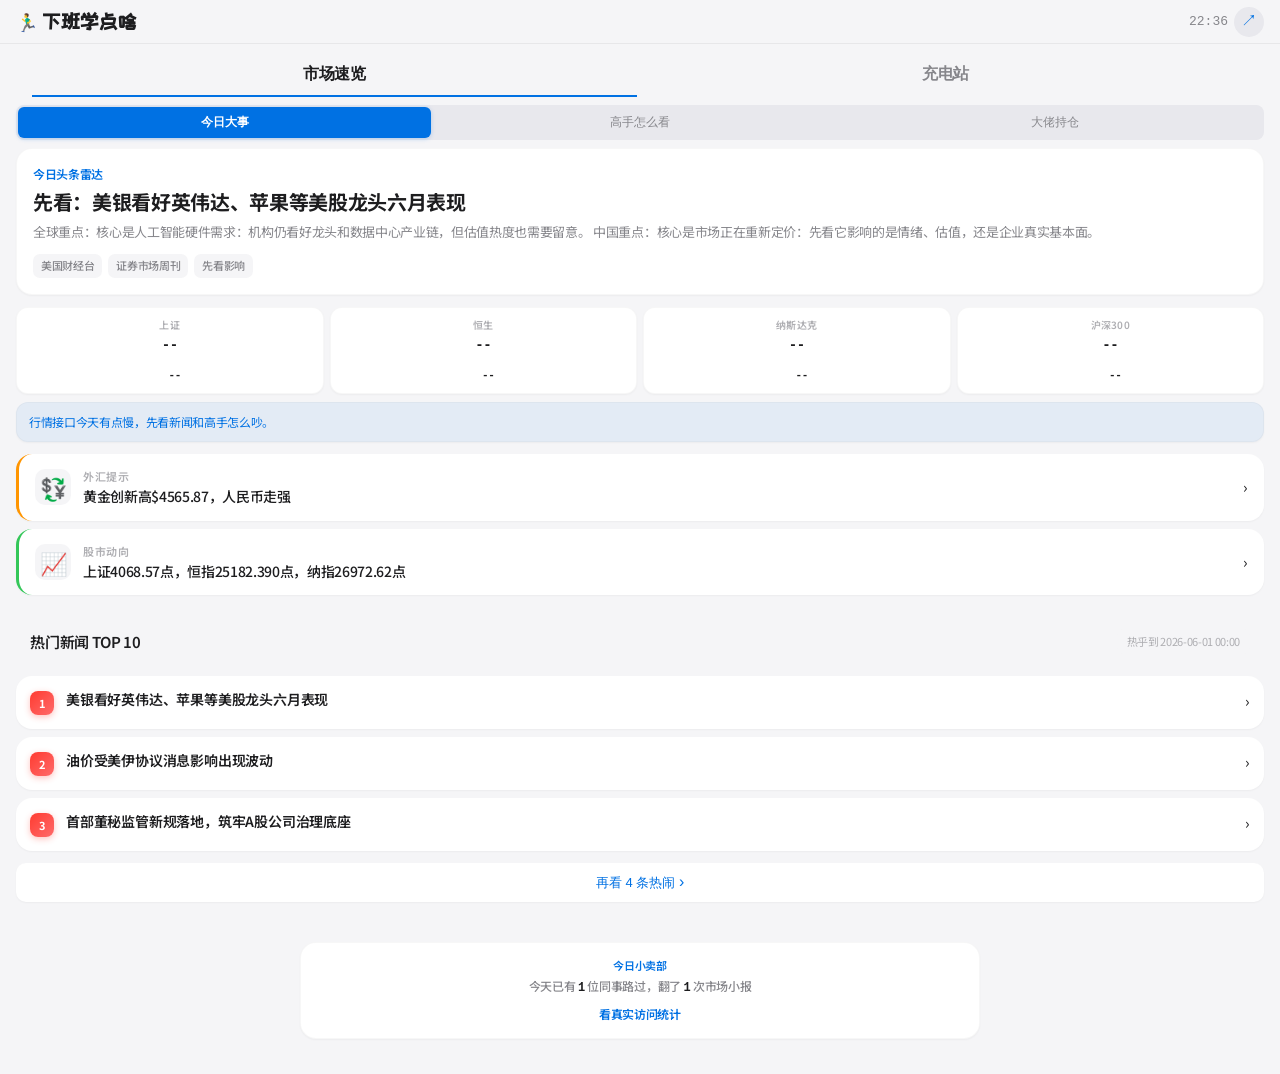
==== index.html @ 5ae840ec "Improve headline news experience" ====
<!DOCTYPE html>
<html lang="zh-CN">
<head>
    <meta charset="UTF-8">
    <meta name="viewport" content="width=device-width, initial-scale=1.0, maximum-scale=1.0, user-scalable=no">
    <title>🌙 下班学点啥</title>
    <link rel="stylesheet" href="style.css">
    <link rel="stylesheet" href="alert-style.css">
    <link rel="stylesheet" href="walk.css">
    <link rel="stylesheet" href="course-center-style.css?v=3">
    <link rel="preconnect" href="https://fonts.googleapis.com">
    <link href="https://fonts.googleapis.com/css2?family=Noto+Sans+SC:wght@300;400;500;600;700&family=ZCOOL+KuaiLe&display=swap" rel="stylesheet">
</head>
<body>
    <nav class="nav">
        <span class="nav-logo"><span class="walk-man">🏃‍♂️</span><span style="font-family:'ZCOOL KuaiLe',cursive;font-size:20px;letter-spacing:1px;">下班学点啥</span></span>
        <div style="display:flex;align-items:center;gap:6px;">
            <span class="nav-time" id="navTime"></span>
            <button id="shareBtn" class="nav-share" aria-label="分享">↗</button>
        </div>
    </nav>

    <main class="main">
        <div class="tabs">
            <button class="tab active" data-tab="finance">市场速览</button>
            <button class="tab" data-tab="ai-pm">充电站</button>
        </div>

        <!-- 财经区 -->
        <section id="finance" class="section active">
            <div class="sub-tabs">
                <button class="sub-tab active" data-sub="realtime">今日大事</button>
                <button class="sub-tab" data-sub="daily">高手怎么看</button>
                <button class="sub-tab" data-sub="holdings">大佬持仓</button>
            </div>

            <!-- 实时新闻 -->
            <div id="realtime" class="sub-content active">
                <div class="afterwork-brief">
                    <div class="afterwork-kicker" id="afterworkKicker">今日头条雷达</div>
                    <div class="afterwork-title" id="afterworkTitle">先看今天最值得关注的两件事</div>
                    <div class="afterwork-copy" id="afterworkCopy">正在整理全球和中国市场重点。下班不用立刻学习，先知道世界今天把钱花在哪。</div>
                    <div class="afterwork-tags">
                        <span id="afterworkTagOne">全球大事</span>
                        <span id="afterworkTagTwo">中国大事</span>
                        <span id="afterworkTagThree">影响资产</span>
                    </div>
                </div>
                <div class="market-bar">
                    <div class="market-item" id="shIndex">
                        <span class="market-label">上证</span>
                        <span class="market-val">--</span>
                        <span class="market-change">--</span>
                    </div>
                    <div class="market-item" id="hkIndex">
                        <span class="market-label">恒生</span>
                        <span class="market-val">--</span>
                        <span class="market-change">--</span>
                    </div>
                    <div class="market-item" id="usIndex">
                        <span class="market-label">纳斯达克</span>
                        <span class="market-val">--</span>
                        <span class="market-change">--</span>
                    </div>
                    <div class="market-item" id="csi300Index">
                        <span class="market-label">沪深300</span>
                        <span class="market-val">--</span>
                        <span class="market-change">--</span>
                    </div>
                </div>
                <div class="market-note" id="marketNote">市场还在加载，先别急着给今天下结论。</div>
                <div id="alertArea"></div>
                <div class="section-header">
                    <span class="section-label">热门新闻 TOP 10</span>
                    <span class="refresh-hint" id="refreshHint">下拉刷新，不必用力</span>
                </div>
                <div id="hotNewsList" class="news-list"></div>
            </div>

            <!-- 投资观点 -->
            <div id="daily" class="sub-content">
                <div id="summaryContent"></div>
            </div>

            <!-- 持仓情报 -->
            <div id="holdings" class="sub-content">
                <div id="holdingsContent"></div>
            </div>
        </section>

        <!-- AI产品经理区 -->
        <section id="ai-pm" class="section">
            <div id="courseCenter"></div>
        </section>
    </main>

    <!-- 课程详情弹窗 -->
    <div id="courseModal" class="modal hidden">
        <div class="modal-sheet">
            <div class="modal-top">
                <div class="modal-spacer"></div>
                <h2 id="modalTitle">课程详情</h2>
                <button class="modal-x" id="modalClose">✕</button>
            </div>
            <div class="modal-scroll" id="modalBody"></div>
        </div>
    </div>

    <div class="site-stats">
        <div class="site-stats-card">
            <div class="site-stats-kicker">今日小卖部</div>
            <div class="site-stats-title">今天已有 <span id="todayUv">--</span> 位同事路过，翻了 <span id="todayPv">--</span> 次市场小报</div>
            <a href="https://cloud.umami.is/share/51d4b748-14ec-4708-a003-04ae51b47e83" target="_blank">看真实访问统计</a>
        </div>
    </div>

    <script defer src="https://cloud.umami.is/script.js" data-website-id="51d4b748-14ec-4708-a003-04ae51b47e83"></script>
    <script src="daily-data.js?v=18"></script>
    <script src="news-loader.js?v=20"></script>
    <script src="course-data.js?v=17"></script>
    <script src="course-series-data.js?v=18"></script>
    <script src="share.js?v=18"></script>
    <script src="holdings-data.js?v=17"></script>
    <script src="holdings-render.js?v=18"></script>
    <script src="course-app.js?v=18"></script>
    <script src="course-center-app.js?v=20"></script>
    <script src="app.js?v=21"></script>
    <script async src="https://busuanzi.ibruce.info/busuanzi/2.3/busuanzi.pure.mini.js"></script>
    <script>
      (function(){
        // CDN 节点同步延迟兜底：页面加载后检测是否是 GitHub Pages 404 页面
        // 只在首次加载时触发一次（用 sessionStorage 标记）
        if (!sessionStorage.getItem('__cs_retried')) {
          var check = function(){
            // 检测 GitHub Pages 的 404 页面特征：标题包含 404 或 body 为空
            var title = document.title || '';
            var is404Page = title.indexOf('404') !== -1;
            var isEmptyBody = document.body && document.body.children.length <= 1;
            if (is404Page || isEmptyBody) {
              sessionStorage.setItem('__cs_retried', '1');
              window.location.reload(true);
            }
          };
          // DOM 就绪后立即检查，3 秒后再次检查（给 CDN 同步留时间窗口）
          if (document.readyState === 'loading') {
            document.addEventListener('DOMContentLoaded', check);
          } else {
            check();
          }
          setTimeout(check, 3000);
        }
      })();
    </script>
</body>
</html>
---- style.css ----
:root {
    /* 苹果色系统 */
    --primary: #0071e3;
    --bg: #f5f5f7;
    --bg2: #e8e8ed;
    --card: #ffffff;
    --card-hover: #f8f8fa;
    --text: #1d1d1f;
    --text2: #86868b;
    --text3: #aeaeb2;
    --border: rgba(0,0,0,0.06);
    --border2: rgba(0,0,0,0.03);
    --nav-bg: rgba(245,245,247,0.92);
    --green: #34c759;
    --red: #ff3b30;
    --orange: #ff9500;
    --purple: #5856d6;
    --teal: #5ac8fa;
    --radius: 14px;
    --radius-sm: 10px;
    --radius-lg: 18px;
    --card-pad: 14px 16px;
    --shadow-sm: 0 1px 2px rgba(0,0,0,0.04);
    --shadow-md: 0 2px 8px rgba(0,0,0,0.06);
    --shadow-lg: 0 4px 16px rgba(0,0,0,0.08);
    --tag-bg: rgba(0,113,227,0.08);
    --text-body: #3a3a3c;
    --hl-selector-bg: #ffffff;
    --card-active: #f0f0f2;
    --ff: -apple-system, "SF Pro Text", "SF Pro Display", "Helvetica Neue", "Noto Sans SC", sans-serif;
    --ff-mono: "SF Mono", "SFMono-Regular", ui-monospace, monospace;
    --ease: cubic-bezier(0.25, 0.1, 0.25, 1);
    /* 间距系统 */
    --gap-xs: 4px;
    --gap-sm: 8px;
    --gap-md: 12px;
    --gap-lg: 16px;
    --gap-xl: 20px;
    --gap-2xl: 24px;
}

* { margin: 0; padding: 0; box-sizing: border-box; }

body {
    font-family: var(--ff);
    background: var(--bg);
    color: var(--text);
    font-size: 15px;
    line-height: 1.47059;
    letter-spacing: -0.022em;
    padding-top: 44px;
    -webkit-font-smoothing: antialiased;
    -moz-osx-font-smoothing: grayscale;
}

/* 导航 */
.nav {
    position: fixed; top: 0; left: 0; right: 0;
    height: 44px;
    background: var(--nav-bg);
    backdrop-filter: saturate(180%) blur(20px);
    -webkit-backdrop-filter: saturate(180%) blur(20px);
    border-bottom: 0.5px solid var(--border);
    display: flex;
    justify-content: space-between;
    align-items: center;
    padding: 0 16px;
    z-index: 100;
}

.nav-logo { 
    font-size: 18px; 
    font-weight: 700;
    letter-spacing: -0.3px;
    display: flex;
    align-items: center;
    gap: 4px;
}

.nav-time { 
    font-size: 13px; 
    color: var(--text2);
    font-weight: 500;
    font-family: var(--ff-mono);
    letter-spacing: 0;
}

/* 主标签 - 一级菜单 */
.tabs {
    display: flex;
    gap: 6px;
    padding: 0;
    background: transparent;
    margin: 8px 16px 4px;
}

.tab {
    flex: 1;
    padding: 12px 12px 10px;
    border: none;
    border-radius: 0;
    background: transparent;
    font-size: 16px;
    font-weight: 600;
    color: var(--text2);
    cursor: pointer;
    transition: all 0.2s var(--ease);
    letter-spacing: -0.02em;
    border-bottom: 2px solid transparent;
    position: relative;
}

.tab.active {
    color: var(--text);
    font-weight: 700;
    border-bottom-color: var(--primary);
}

.main { 
    padding: 0 16px 40px; 
}

.section { display: none; }
.section.active { display: block; }

/* 子标签 - 二级菜单 */
.sub-tabs {
    display: flex;
    gap: 2px;
    padding: 2px;
    background: var(--bg2);
    border-radius: 8px;
    margin: var(--gap-sm) 0;
}

.sub-tab {
    flex: 1;
    padding: 7px 4px;
    border: none;
    border-radius: 6px;
    background: transparent;
    font-size: 12px;
    font-weight: 500;
    color: var(--text2);
    cursor: pointer;
    transition: all 0.2s var(--ease);
}

.sub-tab.active {
    background: var(--primary);
    color: white;
    font-weight: 600;
    box-shadow: 0 1px 4px rgba(0,113,227,0.25);
}

.sub-content { display: none; }
.sub-content.active { display: block; }

.afterwork-brief {
    background: var(--card);
    border: 0.5px solid var(--border2);
    border-radius: 16px;
    padding: 16px;
    margin: var(--gap-sm) 0 var(--gap-md);
    box-shadow: var(--shadow-sm);
}

.afterwork-kicker {
    font-size: 12px;
    font-weight: 600;
    color: var(--primary);
    margin-bottom: 6px;
}

.afterwork-title {
    font-size: 20px;
    font-weight: 700;
    color: var(--text);
    line-height: 1.25;
    margin-bottom: 8px;
}

.afterwork-copy {
    font-size: 13px;
    line-height: 1.55;
    color: var(--text2);
}

.afterwork-tags {
    display: flex;
    flex-wrap: wrap;
    gap: 6px;
    margin-top: 12px;
}

.afterwork-tags span {
    max-width: 100%;
    padding: 5px 8px;
    border-radius: 7px;
    background: var(--bg);
    color: var(--text2);
    font-size: 11px;
    font-weight: 500;
    line-height: 1.25;
    white-space: nowrap;
}

/* ===== 横向滑动选择器 ===== */
.slide-selector {
    display: flex;
    gap: var(--gap-sm);
    overflow-x: auto;
    -webkit-overflow-scrolling: touch;
    scroll-snap-type: x mandatory;
    padding: 2px 0 var(--gap-sm);
    margin-bottom: var(--gap-sm);
    -ms-overflow-style: none;
    scrollbar-width: none;
}
.slide-selector::-webkit-scrollbar { display: none; }

.slide-opt {
    flex-shrink: 0;
    scroll-snap-align: start;
    padding: 10px 20px;
    border: none;
    border-radius: 10px;
    background: var(--bg);
    font-size: 14px;
    font-weight: 500;
    color: var(--text2);
    cursor: pointer;
    transition: all 0.2s var(--ease);
    white-space: nowrap;
}
.slide-opt.active {
    background: var(--primary);
    color: white;
    font-weight: 600;
    box-shadow: 0 2px 8px rgba(0,113,227,0.3);
}

.summary-scroll {
    max-height: calc(100vh - 200px);
    overflow-y: auto;
    -webkit-overflow-scrolling: touch;
}

/* 市场概览 */
.market-bar {
    display: flex;
    gap: 6px;
    margin-bottom: var(--gap-md);
}

.market-item {
    flex: 1;
    background: var(--card);
    border: 0.5px solid var(--border2);
    border-radius: 12px;
    padding: 10px 4px;
    box-shadow: var(--shadow-sm);
    text-align: center;
    position: relative;
    overflow: hidden;
    min-width: 0;
}
.market-item.up {
    background: linear-gradient(180deg, var(--card) 60%, rgba(52,199,89,0.04));
}
.market-item.down {
    background: linear-gradient(180deg, var(--card) 60%, rgba(255,59,48,0.04));
}

.market-label { 
    font-size: 10px; 
    color: var(--text3); 
    display: block;
    text-transform: uppercase;
    letter-spacing: 0.3px;
    font-weight: 600;
    margin-bottom: 3px;
    white-space: nowrap;
}

.market-val { 
    font-size: 14px; 
    font-weight: 600; 
    display: block; 
    margin: 1px 0 2px;
    letter-spacing: -0.3px;
    font-family: var(--ff-mono);
    white-space: nowrap;
}

.market-change { 
    font-size: 11px; 
    font-weight: 600;
    font-family: var(--ff-mono);
    display: inline-flex;
    align-items: center;
    gap: 1px;
    white-space: nowrap;
}
.market-change::before {
    content: '';
    display: inline-block;
    width: 0; height: 0;
    border-left: 4px solid transparent;
    border-right: 4px solid transparent;
    margin-right: 1px;
}
.market-item.up .market-change { color: var(--green); }
.market-item.up .market-change::before {
    border-bottom: 5px solid var(--green);
}
.market-item.down .market-change { color: var(--red); }
.market-item.down .market-change::before {
    border-top: 5px solid var(--red);
}

.market-note {
    margin: -4px 0 var(--gap-md);
    padding: 10px 12px;
    border-radius: 12px;
    background: var(--card);
    border: 0.5px solid var(--border2);
    color: var(--text2);
    font-size: 12px;
    line-height: 1.5;
    box-shadow: var(--shadow-sm);
}

.market-note.up {
    background: rgba(52,199,89,0.08);
    color: #1f7a3a;
}

.market-note.down {
    background: rgba(255,59,48,0.08);
    color: #b42318;
}

.market-note.neutral {
    background: rgba(0,113,227,0.07);
    color: var(--primary);
}

/* 提示卡片 */
.alert-card {
    display: flex;
    align-items: center;
    gap: var(--gap-md);
    background: var(--card);
    border-radius: 16px;
    padding: var(--card-pad);
    margin-bottom: var(--gap-sm);
    box-shadow: var(--shadow-sm);
    border-left: 3px solid var(--primary);
    cursor: pointer;
    transition: all 0.2s var(--ease);
}
.alert-card:active { opacity: 0.75; background: var(--card-hover); }

.alert-card.forex { border-left-color: var(--orange); }
.alert-card.stock { border-left-color: var(--green); }

.alert-icon { 
    font-size: 22px;
    width: 36px;
    height: 36px;
    background: var(--bg);
    border-radius: 10px;
    display: flex;
    align-items: center;
    justify-content: center;
    flex-shrink: 0;
}

.alert-content { flex: 1; min-width: 0; }

.alert-title { 
    font-size: 11px; 
    font-weight: 600; 
    color: var(--text3);
    text-transform: uppercase;
    letter-spacing: 0.5px;
    margin-bottom: 3px;
}

.alert-text { 
    font-size: 14px; 
    font-weight: 500;
    color: var(--text);
    line-height: 1.4;
}

/* alert展开详情 */
.alert-detail {
    display: none;
    margin-top: var(--gap-sm);
    padding-top: 8px;
    border-top: 0.5px solid var(--border);
    font-size: 13px;
    line-height: 1.6;
    color: var(--text-body);
}
.alert-card.expanded .alert-detail { display: block; }
.alert-card.expanded .alert-text { display: none; }

.empty-hint { color: var(--text2); }

/* 区域标题 */
.section-header {
    display: flex;
    justify-content: space-between;
    align-items: center;
    margin: var(--gap-xl) 0 var(--gap-sm);
}
.section-header:first-child {
    margin-top: 0;
}

.section-label { 
    font-size: 15px; 
    font-weight: 600;
    letter-spacing: -0.2px;
}

.refresh-hint {
    font-size: 11px;
    color: var(--text3);
    padding: 4px 10px;
    background: var(--bg);
    border-radius: 6px;
}

/* 新闻列表 */
.news-list { 
    display: flex; 
    flex-direction: column; 
    gap: var(--gap-sm); 
}

.news-expand-wrap {
    margin-top: var(--gap-xs);
    text-align: center;
}
.news-expand-btn {
    width: 100%;
    padding: 10px;
    border: none;
    border-radius: 10px;
    background: var(--card);
    font-size: 13px;
    font-weight: 500;
    color: var(--primary);
    cursor: pointer;
    box-shadow: var(--shadow-sm);
    transition: all 0.15s;
}
.news-expand-btn:active { opacity: 0.7; }

.news-item {
    background: var(--card);
    border-radius: 16px;
    padding: 14px;
    box-shadow: var(--shadow-sm);
    display: flex;
    gap: var(--gap-md);
    cursor: pointer;
    transition: all 0.2s var(--ease);
}

.news-item:active { 
    opacity: 0.7;
    background: var(--card-hover);
    transform: scale(0.985);
}

.news-rank {
    flex-shrink: 0;
    width: 24px;
    height: 24px;
    background: var(--primary);
    color: white;
    border-radius: 8px;
    display: flex;
    align-items: center;
    justify-content: center;
    font-size: 11px;
    font-weight: 700;
    margin-top: 1px;
}

.news-rank.hot { 
    background: linear-gradient(135deg, #ff3b30, #ff6b6b);
    box-shadow: 0 2px 6px rgba(255,59,48,0.3);
}

.news-body { flex: 1; }

.news-head {
    display: flex;
    justify-content: space-between;
    margin-bottom: 4px;
}

.news-source {
    font-size: 11px;
    padding: 2px 6px;
    background: var(--tag-bg);
    color: var(--primary);
    border-radius: 4px;
    font-weight: 500;
}

.news-time { 
    font-size: 11px; 
    color: var(--text3);
}

.news-title { 
    font-size: 14px; 
    font-weight: 600; 
    margin-bottom: 0;
    letter-spacing: -0.2px;
    line-height: 1.4;
}



.news-summary {
    display: block;
    font-size: 13px;
    color: var(--text);
    line-height: 1.5;
    margin-bottom: 8px;
}

.news-detail {
    display: none;
    margin-top: 10px;
    padding-top: 10px;
    border-top: 0.5px solid var(--border);
    font-size: 13px;
    line-height: 1.6;
    color: var(--text);
}

.news-detail-meta {
    display: inline-block;
    font-size: 11px;
    padding: 2px 6px;
    margin-bottom: 8px;
    background: var(--tag-bg);
    color: var(--primary);
    border-radius: 4px;
    font-weight: 500;
}

.news-insight p {
    margin: 0 0 8px;
}

.news-insight p:last-child {
    margin-bottom: 0;
}

.news-original-link {
    display: inline-flex;
    margin-top: 10px;
    font-size: 12px;
    font-weight: 600;
    color: var(--primary);
    text-decoration: none;
}

.news-item.expanded .news-detail { display: block; }

/* ===== 每日简报 ===== */
.today-header {
    display: flex;
    align-items: center;
    gap: var(--gap-md);
    margin-bottom: var(--gap-lg);
    padding-bottom: 12px;
    border-bottom: 0.5px solid var(--border);
}

.th-icon {
    width: 40px;
    height: 40px;
    background: linear-gradient(135deg, var(--primary), #5856d6);
    border-radius: 10px;
    display: flex;
    align-items: center;
    justify-content: center;
    font-size: 20px;
    box-shadow: 0 2px 8px rgba(0,122,255,0.25);
    flex-shrink: 0;
}

.th-title {
    font-size: 16px;
    font-weight: 600;
    letter-spacing: -0.2px;
}

.th-sub {
    font-size: 12px;
    color: var(--text3);
    margin-top: 1px;
}

/* 简报卡片三栏 */
.today-slots {
    display: flex;
    flex-direction: column;
    gap: 10px;
    margin-bottom: var(--gap-lg);
}

.ts-card {
    background: var(--card);
    border-radius: var(--radius);
    padding: 14px;
    box-shadow: var(--shadow-sm);
    cursor: pointer;
    transition: all 0.15s;
}
.ts-card:active { opacity: 0.8; }

.ts-card.pending {
    cursor: default;
    opacity: 0.45;
}
.ts-card.pending:active { opacity: 0.45; }

.ts-head {
    display: flex;
    align-items: center;
    gap: var(--gap-sm);
    margin-bottom: var(--gap-sm);
}

.ts-icon {
    font-size: 18px;
    width: 28px;
    text-align: center;
}

.ts-label {
    font-size: 16px;
    font-weight: 600;
    color: var(--text);
    letter-spacing: -0.3px;
}

.ts-badge {
    font-size: 11px;
    padding: 2px 8px;
    border-radius: 4px;
    font-weight: 500;
    background: var(--primary);
    color: white;
}
.ts-card.read .ts-badge {
    background: var(--green);
    color: white;
}

.ts-status {
    font-size: 11px;
    color: var(--text3);
    font-weight: 500;
    padding: 2px 8px;
    background: var(--bg);
    border-radius: 4px;
}

.ts-arrow {
    font-size: 18px;
    color: var(--text3);
    margin-left: auto;
    transition: transform 0.25s ease;
}

.ts-preview {
    font-size: 13px;
    line-height: 1.6;
    color: var(--text-body);
}

.ts-full {
    display: none;
    font-size: 14px;
    line-height: 1.7;
    margin-top: 10px;
    padding-top: 10px;
    border-top: 0.5px solid var(--border);
    color: var(--text-body);
}
.ts-card.expanded .ts-preview { display: none; }
.ts-card.expanded .ts-full { display: block; }
.ts-card.expanded .ts-arrow { transform: rotate(90deg); }

.ts-full.hidden { display: none; }
.ts-card.expanded .ts-full.hidden { display: block; }

/* 分割线 */
.today-divider {
    height: 0.5px;
    background: var(--border);
    margin: 4px 0 16px;
}

/* 专家视角 */
.expert-section {
    margin-bottom: 20px;
}

.expert-title {
    font-size: 16px;
    font-weight: 600;
    margin-bottom: 4px;
}

.expert-refresh {
    font-size: 11px;
    color: var(--text3);
    margin-bottom: var(--gap-md);
}

.expert-empty {
    font-size: 13px;
    color: var(--text3);
    text-align: center;
    padding: 24px 0;
    background: var(--card);
    border-radius: var(--radius);
    box-shadow: var(--shadow-sm);
}

.expert-card {
    background: var(--card);
    border-radius: var(--radius);
    padding: 14px;
    margin-bottom: var(--gap-sm);
    box-shadow: var(--shadow-sm);
    border-left: 3px solid var(--primary);
}

.ec-head {
    display: flex;
    align-items: center;
    gap: var(--gap-sm);
    margin-bottom: var(--gap-sm);
}

.ec-icon {
    width: 28px;
    height: 28px;
    border-radius: 50%;
    display: flex;
    align-items: center;
    justify-content: center;
    font-size: 14px;
    flex-shrink: 0;
}

.ec-name {
    font-size: 14px;
    font-weight: 600;
    color: var(--text);
}

.ec-tag {
    font-size: 11px;
    padding: 1px 6px;
    background: rgba(118,118,128,0.08);
    border-radius: 4px;
    color: var(--text2);
}

.ec-time {
    font-size: 11px;
    color: var(--text3);
    margin-left: auto;
}

.ec-view {
    font-size: 13px;
    line-height: 1.65;
    color: var(--text-body);
}

.expert-card-single {
    background: var(--card);
    border-radius: var(--radius);
    padding: 16px;
    box-shadow: var(--shadow-sm);
}

.expert-card-single .ec-view {
    font-size: 14px;
    line-height: 1.7;
}

/* ===== 大师卡片 ===== */
.master-header {
    display: flex;
    align-items: center;
    gap: 14px;
    padding: 16px;
    border-radius: var(--radius-lg);
    color: white;
    margin-bottom: var(--gap-md);
    box-shadow: 0 4px 12px rgba(0,0,0,0.15);
}

.mh-avatar {
    width: 44px;
    height: 44px;
    background: rgba(255,255,255,0.25);
    border-radius: 50%;
    display: flex;
    align-items: center;
    justify-content: center;
    font-size: 22px;
    backdrop-filter: blur(4px);
}

.mh-name {
    font-size: 17px;
    font-weight: 600;
    letter-spacing: -0.2px;
}

.mh-sub {
    font-size: 12px;
    opacity: 0.85;
    margin-top: 1px;
}

.master-quote {
    font-size: 13px;
    color: var(--text2);
    font-style: italic;
    padding: 12px 14px;
    background: var(--card);
    border-radius: var(--radius);
    margin-bottom: 14px;
    line-height: 1.55;
    box-shadow: var(--shadow-sm);
}

.mq-mark {
    color: var(--primary);
    font-size: 18px;
    font-weight: 700;
    font-style: normal;
}

.master-label {
    font-size: 13px;
    font-weight: 600;
    color: var(--text3);
    margin-bottom: 10px;
    text-transform: uppercase;
    letter-spacing: 0.5px;
}

.view-list {
    display: flex;
    flex-direction: column;
    gap: var(--gap-sm);
}

.view-card {
    background: var(--card);
    border-radius: var(--radius);
    padding: 14px;
    box-shadow: var(--shadow-sm);
}

.vc-title {
    font-size: 14px;
    font-weight: 600;
    margin-bottom: var(--gap-sm);
    color: var(--text);
    letter-spacing: -0.2px;
}

.vc-view {
    font-size: 13px;
    line-height: 1.55;
    color: var(--text-body);
    margin-bottom: 10px;
}

.vc-tags {
    display: flex;
    flex-direction: column;
    gap: 6px;
}

.vc-tag {
    font-size: 12px;
    padding: 8px 10px;
    border-radius: 8px;
    line-height: 1.45;
}

.vc-tag.tip {
    background: linear-gradient(135deg, #fff9e6, #fff3cd);
    color: #664d03;
}
[data-theme="dark"] .vc-tag.tip {
    background: linear-gradient(135deg, #3a3000, #4a3d00);
    color: #ffd966;
}

.vc-tag.action {
    background: linear-gradient(135deg, #e8f5e9, #d4edda);
    color: #155724;
}
[data-theme="dark"] .vc-tag.action {
    background: linear-gradient(135deg, #0a2e1a, #0f3a22);
    color: #6fcf7f;
}

/* ===== 持仓情报 ===== */
.hl-brief {
    background: var(--card);
    border: 0.5px solid var(--border2);
    border-radius: 16px;
    padding: 16px;
    margin: var(--gap-sm) 0 var(--gap-md);
    box-shadow: var(--shadow-sm);
}

.hl-brief-kicker {
    font-size: 12px;
    font-weight: 600;
    color: var(--primary);
    margin-bottom: 6px;
}

.hl-brief-title {
    font-size: 17px;
    font-weight: 700;
    color: var(--text);
    line-height: 1.3;
    margin-bottom: 6px;
}

.hl-brief-copy {
    font-size: 13px;
    line-height: 1.55;
    color: var(--text2);
}

.hl-selector {
    display: flex;
    gap: var(--gap-sm);
    margin: var(--gap-md) 0;
}
.hl-opt {
    flex: 1;
    display: flex;
    flex-direction: column;
    align-items: center;
    gap: 5px;
    padding: 14px 6px 10px;
    border: none;
    border-radius: 16px;
    background: var(--hl-selector-bg);
    font-size: 12px;
    font-weight: 500;
    color: var(--text2);
    cursor: pointer;
    transition: all 0.25s var(--ease);
    box-shadow: var(--shadow-sm);
}
.hl-opt.active {
    background: linear-gradient(135deg, var(--primary), #5856d6);
    color: white;
    box-shadow: 0 4px 12px rgba(0,113,227,0.3);
}
.hl-opt-icon { 
    font-size: 26px; 
    width: 44px; 
    height: 44px; 
    border-radius: 50%; 
    background: var(--bg);
    display: flex; 
    align-items: center; 
    justify-content: center;
    margin-bottom: 2px;
    transition: all 0.25s var(--ease);
}
.hl-opt.active .hl-opt-icon {
    background: rgba(255,255,255,0.2);
}

.hl-body { margin-bottom: var(--gap-sm); }

/* 投资人头部卡片 */
.hl-header {
    display: flex;
    align-items: center;
    gap: 14px;
    padding: 16px;
    border-radius: 16px;
    color: white;
    margin-bottom: var(--gap-md);
    box-shadow: 0 4px 12px rgba(0,0,0,0.15);
}
.hl-h-icon {
    width: 44px;
    height: 44px;
    background: rgba(255,255,255,0.25);
    border-radius: 50%;
    display: flex;
    align-items: center;
    justify-content: center;
    font-size: 24px;
    backdrop-filter: blur(4px);
    flex-shrink: 0;
}
.hl-h-name { font-size: 17px; font-weight: 700; letter-spacing: -0.2px; }
.hl-h-sub { font-size: 12px; opacity: 0.85; margin-top: 2px; }

/* 概述 */
.hl-summary {
    font-size: 13px;
    line-height: 1.5;
    color: var(--text2);
    background: var(--card);
    border-radius: 12px;
    padding: 12px 14px;
    margin-bottom: var(--gap-md);
    box-shadow: var(--shadow-sm);
    border-left: 3px solid var(--primary);
}

/* 区块标题 */
.hl-section-title {
    font-size: 14px;
    font-weight: 600;
    color: var(--text);
    margin-bottom: 10px;
    display: flex;
    align-items: center;
    gap: 6px;
}
.hl-count {
    font-size: 11px;
    color: var(--text3);
    font-weight: 500;
    background: var(--bg);
    padding: 2px 8px;
    border-radius: 4px;
}

/* 变动项列表 */
.hl-changelist {
    display: flex;
    flex-direction: column;
    gap: 6px;
    margin-bottom: 14px;
}
.hl-change-item {
    display: flex;
    align-items: flex-start;
    gap: var(--gap-md);
    background: var(--card);
    border-radius: 14px;
    padding: 12px 14px;
    box-shadow: var(--shadow-sm);
    transition: all 0.2s var(--ease);
}
.hl-change-item:active { opacity: 0.75; }
.hl-cbadge {
    width: 24px;
    height: 24px;
    border-radius: 6px;
    display: flex;
    align-items: center;
    justify-content: center;
    font-size: 12px;
    flex-shrink: 0;
    margin-top: 1px;
}
.badge-add { background: #e8f5e9; color: var(--green); font-weight: 700; }
[data-theme="dark"] .badge-add { background: #0a2e1a; color: #5ddb7a; }
.badge-reduce { background: #fce8e6; color: var(--red); font-weight: 700; }
[data-theme="dark"] .badge-reduce { background: #3a1010; color: #ff7875; }
.badge-new { background: #e3f2fd; color: var(--primary); font-size: 10px; }
[data-theme="dark"] .badge-new { background: #0a2640; color: #5cb3ff; }
.badge-exit { background: #f1f1f1; color: var(--text3); }
[data-theme="dark"] .badge-exit { background: #2a2a2a; color: #636366; }

.hl-cinfo { flex: 1; min-width: 0; }
.hl-ctop {
    display: flex;
    align-items: center;
    gap: 6px;
    margin-bottom: 1px;
}
.hl-cticker { font-size: 14px; font-weight: 600; }
.hl-cpct { font-size: 11px; font-weight: 600; padding: 1px 6px; border-radius: 4px; }
.cpct-up { color: var(--green); background: #e8f5e9; }
[data-theme="dark"] .cpct-up { background: #0a2e1a; color: #5ddb7a; }
.cpct-down { color: var(--red); background: #fce8e6; }
[data-theme="dark"] .cpct-down { background: #3a1010; color: #ff7875; }
.hl-cname { font-size: 12px; color: var(--text2); margin-bottom: 2px; }
.hl-cdetail { font-size: 11px; color: var(--text3); line-height: 1.45; }

/* 持仓列表 */
.hl-holdlist {
    display: flex;
    flex-direction: column;
    gap: 6px;
}
.hl-hold-item {
    display: flex;
    flex-wrap: wrap;
    align-items: center;
    background: var(--card);
    border-radius: 14px;
    padding: 13px 14px;
    box-shadow: var(--shadow-sm);
    cursor: pointer;
    transition: all 0.2s var(--ease);
}
.hl-hold-item:active { opacity: 0.7; background: var(--card-hover); transform: scale(0.985); }
.hl-hold-item.hl-folded { display: none; }

.hl-hleft {
    display: flex;
    align-items: center;
    gap: 10px;
    flex: 1;
    min-width: 0;
}
.hl-hrank {
    width: 22px;
    height: 22px;
    border-radius: 6px;
    background: var(--bg);
    display: flex;
    align-items: center;
    justify-content: center;
    font-size: 11px;
    font-weight: 600;
    color: var(--text2);
    flex-shrink: 0;
}
.hl-hinfo { min-width: 0; }
.hl-hticker { font-size: 14px; font-weight: 600; }
.hl-hcompany { font-size: 11px; font-weight: 400; color: var(--text2); margin-left: 4px; }
.hl-hmeta { display: flex; align-items: center; gap: 6px; margin-top: 1px; }
.hl-hpct { font-size: 13px; font-weight: 600; color: var(--text); }
.hl-hchange { font-size: 10px; padding: 1px 5px; border-radius: 3px; font-weight: 600; }
.hc-up { background: #e8f5e9; color: var(--green); }
[data-theme="dark"] .hc-up { background: #0a2e1a; color: #5ddb7a; }
.hc-down { background: #fce8e6; color: var(--red); }
[data-theme="dark"] .hc-down { background: #3a1010; color: #ff7875; }
.hc-new { background: #e3f2fd; color: var(--primary); }
[data-theme="dark"] .hc-new { background: #0a2640; color: #5cb3ff; }

.hl-hright {
    display: flex;
    align-items: center;
    gap: 6px;
    flex-shrink: 0;
}
.hl-hvalue { font-size: 11px; color: var(--text3); font-weight: 500; }
.hl-harrow { font-size: 16px; color: var(--text3); }

/* 展开详情 */
.hl-hdetail {
    display: none;
    width: 100%;
    margin-top: var(--gap-sm);
    padding-top: 8px;
    border-top: 0.5px solid var(--border);
    font-size: 12px;
    color: var(--text2);
    line-height: 1.5;
}
.hl-hold-item.expanded .hl-hdetail { display: block; }
.hl-hold-item.expanded .hl-harrow { transform: rotate(90deg); }

.hl-hd-comment {
    background: var(--blue-icon-bg);
    border-radius: 6px;
    padding: 6px 10px;
    margin-bottom: 4px;
    color: var(--text);
}
.hl-hd-data { font-size: 11px; color: var(--text3); }

/* 展开全部按钮 */
.hl-expand-wrap {
    margin-top: var(--gap-sm);
    text-align: center;
}
.hl-expand-btn {
    width: 100%;
    padding: 10px;
    border: none;
    border-radius: 10px;
    background: var(--card);
    font-size: 13px;
    font-weight: 500;
    color: var(--primary);
    cursor: pointer;
    box-shadow: var(--shadow-sm);
    transition: all 0.15s;
}
.hl-expand-btn:active { opacity: 0.8; }
.hl-arrow { font-size: 16px; }

/* 页脚 */
.hl-footer {
    text-align: center;
    font-size: 11px;
    color: var(--text3);
    padding: var(--gap-xs) 0 var(--gap-lg);
}

/* AI产品经理 */
.status-bar {
    display: flex;
    justify-content: space-between;
    align-items: center;
    background: var(--card);
    border-radius: 16px;
    padding: var(--card-pad);
    margin-bottom: 14px;
    box-shadow: var(--shadow-sm);
    border: 0.5px solid var(--border2);
}

.streak { 
    display: flex; 
    flex-direction: column; 
    align-items: center; 
}

.streak-num { 
    font-size: 22px; 
    font-weight: 700; 
    color: var(--primary);
    letter-spacing: -1px;
    font-family: var(--ff-mono);
}

.streak-label { 
    font-size: 10px; 
    color: var(--text3);
    margin-top: 2px;
    font-weight: 500;
}

.progress-mini { 
    flex: 1; 
    margin-left: 12px; 
    text-align: right; 
    min-width: 0;
}

.progress-mini span { 
    font-size: 16px; 
    font-weight: 600; 
    color: var(--primary);
    font-family: var(--ff-mono);
}

.progress-bar-mini { 
    height: 4px; 
    background: var(--bg); 
    border-radius: 3px; 
    margin-top: var(--gap-sm); 
    overflow: hidden;
}

.progress-fill-mini { 
    height: 100%; 
    background: linear-gradient(90deg, var(--primary), #5856d6);
    border-radius: 3px; 
    transition: width 0.5s var(--ease);
}

.knowledge-card {
    background: linear-gradient(135deg, #5856d6, #af52de);
    border-radius: var(--radius-lg);
    padding: 18px;
    color: white;
    margin-bottom: var(--gap-md);
    box-shadow: 0 4px 16px rgba(88,86,214,0.3);
}

.kcard-badge { 
    font-size: 11px; 
    padding: 3px 10px; 
    background: rgba(255,255,255,0.2); 
    border-radius: 6px; 
    margin-right: 8px;
    font-weight: 500;
}

.kcard-title { 
    font-size: 17px; 
    font-weight: 600;
    letter-spacing: -0.2px;
}

.kcard-body { 
    font-size: 14px; 
    line-height: 1.6; 
    opacity: 0.92; 
    margin: 12px 0 14px; 
}

.kcard-body ul { padding-left: 18px; }

.learn-link {
    display: block;
    padding: 11px;
    background: rgba(255,255,255,0.2);
    border-radius: 10px;
    color: white;
    text-decoration: none;
    font-size: 14px;
    font-weight: 500;
    text-align: center;
    margin-bottom: var(--gap-sm);
    backdrop-filter: blur(4px);
    transition: all 0.2s;
}

.learn-link:active {
    transform: scale(0.98);
    background: rgba(255,255,255,0.3);
}

.checkin-btn {
    width: 100%;
    padding: 11px;
    border: none;
    border-radius: 10px;
    background: rgba(255,255,255,0.2);
    color: white;
    font-size: 15px;
    font-weight: 600;
    margin-top: 10px;
    backdrop-filter: blur(4px);
    transition: all 0.2s;
}

.checkin-btn:active {
    transform: scale(0.98);
}

.checkin-btn.checked { 
    background: var(--green); 
    pointer-events: none; 
    box-shadow: 0 2px 8px rgba(52,199,89,0.3);
}

.skills-row { 
    display: flex; 
    gap: var(--gap-sm); 
    overflow-x: auto;
    padding-bottom: 4px;
}

.skills-row::-webkit-scrollbar { display: none; }

.skill-item {
    flex-shrink: 0;
    background: var(--card);
    border-radius: var(--radius);
    padding: 14px 18px;
    display: flex;
    align-items: center;
    gap: var(--gap-sm);
    box-shadow: var(--shadow-sm);
    min-width: 90px;
    font-size: 13px;
    font-weight: 500;
    transition: all 0.2s;
}

.skill-item:active {
    transform: scale(0.96);
}

/* ===== 课程列表样式 ===== */
.course-list {
    display: flex;
    flex-direction: column;
    gap: var(--gap-md);
    margin-top: var(--gap-md);
}

.course-section {
    background: var(--card);
    border-radius: 12px;
    overflow: hidden;
    box-shadow: 0 1px 3px rgba(0,0,0,0.08);
}

.section-header {
    display: flex;
    align-items: center;
    gap: var(--gap-md);
    padding: 14px;
    cursor: pointer;
}

.section-header:active {
    background: var(--card-hover);
}

.section-icon {
    width: 40px;
    height: 40px;
    border-radius: 10px;
    display: flex;
    align-items: center;
    justify-content: center;
    font-size: 20px;
    flex-shrink: 0;
}

.bg-purple { background: linear-gradient(135deg, #5856d6, #af52de); }
.bg-blue { background: linear-gradient(135deg, #007AFF, #5856d6); }
.bg-green { background: linear-gradient(135deg, #34c759, #30b350); }
.bg-orange { background: linear-gradient(135deg, #ff9500, #ff6b00); }
.bg-red { background: linear-gradient(135deg, #ff3b30, #ff6b6b); }

.section-info { flex: 1; }
.section-title { font-size: 15px; font-weight: 600; }
.section-subtitle { font-size: 12px; color: var(--text2); margin-top: 2px; }

.section-meta { display: flex; align-items: center; gap: 8px; }
.section-progress { font-size: 12px; color: var(--text2); }
.section-arrow { font-size: 14px; color: var(--text3); transition: transform 0.2s; }

.course-content { display: none; padding: 0 14px 14px; }
.course-content.expanded { display: block; }

.course-item {
    display: flex;
    align-items: center;
    gap: 10px;
    padding: 12px;
    background: var(--bg2);
    border-radius: 10px;
    margin-bottom: 6px;
    cursor: pointer;
}

.course-item:active { background: var(--card-active); }
.course-item.completed { background: #e8f5e9; }
[data-theme="dark"] .course-item.completed { background: #0a3a1a; }

.item-check {
    width: 22px;
    height: 22px;
    border-radius: 50%;
    border: 2px solid var(--text3);
    display: flex;
    align-items: center;
    justify-content: center;
    font-size: 11px;
    flex-shrink: 0;
}

.item-check.done { background: #34c759; border-color: #34c759; color: white; }

.item-info { flex: 1; }
.item-title { font-size: 14px; font-weight: 500; }
.item-duration { font-size: 11px; color: var(--text2); }
.item-arrow { color: var(--text3); font-size: 14px; }

/* ===== 弹窗样式 ===== */
.modal {
    position: fixed;
    top: 0;
    left: 0;
    right: 0;
    bottom: 0;
    background: rgba(0,0,0,0.4);
    display: flex;
    align-items: flex-end;
    z-index: 200;
}

.modal.hidden { display: none; }

.modal-sheet {
    background: var(--bg);
    width: 100%;
    max-height: 92vh;
    border-radius: 20px 20px 0 0;
    display: flex;
    flex-direction: column;
    animation: slideUp 0.35s var(--ease);
}

@keyframes slideUp {
    from { transform: translateY(100%); opacity: 0; }
    to { transform: translateY(0); opacity: 1; }
}

.modal-top {
    display: flex;
    align-items: center;
    justify-content: space-between;
    padding: 12px 16px;
    background: var(--nav-bg);
    backdrop-filter: blur(20px);
    border-bottom: 0.5px solid var(--border);
    flex-shrink: 0;
    position: sticky;
    top: 0;
    z-index: 1;
}

.modal-top h2 { font-size: 17px; font-weight: 600; flex: 1; text-align: center; }

.modal-x {
    width: 30px;
    height: 30px;
    border-radius: 50%;
    background: var(--bg2);
    border: none;
    font-size: 14px;
    cursor: pointer;
}

.modal-spacer { width: 30px; }
.modal-scroll { flex: 1; overflow-y: auto; -webkit-overflow-scrolling: touch; padding: 16px; }

/* ===== 课程内容样式 ===== */
.block {
    background: var(--card);
    border-radius: 14px;
    padding: 16px;
    margin-bottom: var(--gap-md);
    box-shadow: var(--shadow-sm);
}

.block h4 { font-size: 15px; font-weight: 600; margin-bottom: 8px; }
.block p { font-size: 14px; line-height: 1.7; margin-bottom: 6px; color: var(--text-body); }
.block ul { padding-left: 16px; margin: 8px 0; }
.block li { font-size: 14px; line-height: 1.7; color: var(--text-body); }

.tip {
    background: #fff3cd;
    border-radius: 8px;
    padding: 12px;
    margin-top: var(--gap-sm);
    font-size: 13px;
    line-height: 1.6;
    color: #664d03;
}
[data-theme="dark"] .tip {
    background: #3a3000;
    color: #ffd966;
}

.done-btn {
    width: 100%;
    padding: 14px;
    background: var(--primary);
    color: white;
    border: none;
    border-radius: 12px;
    font-size: 16px;
    font-weight: 600;
    cursor: pointer;
    margin-top: var(--gap-md);
}

.done-btn:active { opacity: 0.8; }
.done-btn.completed { background: var(--green); }

/* ===== 达人视图 ===== */
.expert-banner {
    display: flex;
    align-items: center;
    gap: 14px;
    padding: 16px;
    border-radius: var(--radius-lg);
    color: white;
    margin-bottom: 10px;
    box-shadow: 0 4px 12px rgba(0,0,0,0.15);
}

.eb-avatar {
    width: 44px;
    height: 44px;
    background: rgba(255,255,255,0.25);
    border-radius: 50%;
    display: flex;
    align-items: center;
    justify-content: center;
    font-size: 22px;
    backdrop-filter: blur(4px);
    flex-shrink: 0;
}

.eb-info { flex: 1; }

.eb-name {
    font-size: 17px;
    font-weight: 600;
    letter-spacing: -0.2px;
}

.eb-sub {
    font-size: 12px;
    opacity: 0.85;
    margin-top: 1px;
}

.eb-time {
    font-size: 11px;
    padding: 3px 8px;
    background: rgba(255,255,255,0.2);
    border-radius: 6px;
    font-weight: 500;
}

/* ===== 投资观点页签 ===== */
.mood-card {
    border-radius: 14px;
    padding: 14px;
    margin-bottom: 12px;
}
.mood-top {
    display: flex;
    align-items: center;
    gap: 10px;
    margin-bottom: 10px;
}
.mood-label { font-size: 15px; font-weight: 600; }
.mood-conf { font-size: 11px; color: var(--text2); margin-top: 1px; }
.mood-dims {
    display: flex; flex-wrap: wrap; gap: 4px 0;
    padding-top: 8px; border-top: 0.5px solid var(--border);
}
.mood-dim {
    display: flex; align-items: center; gap: 4px;
    width: 50%; font-size: 12px; padding: 2px 0;
}
.mood-dot {
    width: 5px; height: 5px; border-radius: 50%;
    background: var(--primary); flex-shrink: 0;
}
.mood-dlabel { color: var(--text3); flex-shrink: 0; }
.mood-dvalue { color: var(--text2); overflow: hidden; text-overflow: ellipsis; white-space: nowrap; }
.mood-summary {
    font-size: 12px; color: var(--text2); margin-top: 8px;
    line-height: 1.4; padding-top: 8px; border-top: 0.5px solid var(--border);
}

/* ===== 智囊团 - 方案A（苹果风格） ===== */
.a-quick {
    background: var(--card);
    border: 0.5px solid var(--border2);
    border-radius: 16px;
    padding: 16px 18px;
    margin-bottom: 14px;
    box-shadow: var(--shadow-sm);
}

.a-quick-kicker {
    font-size: 12px;
    font-weight: 600;
    color: var(--primary);
    margin-bottom: 6px;
}

.a-quick-title {
    font-size: 19px;
    font-weight: 700;
    color: var(--text);
    line-height: 1.28;
    margin-bottom: 8px;
}

.a-quick-copy {
    font-size: 13px;
    line-height: 1.6;
    color: var(--text-body);
}

.a-quick-note {
    margin-top: 10px;
    padding: 8px 10px;
    border-radius: 8px;
    background: var(--bg);
    color: var(--text2);
    font-size: 12px;
    line-height: 1.45;
}

.a-mood {
    background: var(--card);
    border-radius: 16px;
    padding: 16px 18px;
    margin-bottom: 14px;
    box-shadow: var(--shadow-sm);
    border: 0.5px solid var(--border2);
}
.a-top { display: flex; justify-content: space-between; align-items: flex-start; }
.a-label { font-size: 14px; font-weight: 600; color: var(--text); }
.a-mood-status {
    font-size: 13px; font-weight: 600;
    margin-top: 2px;
    display: flex; align-items: center; gap: 4px;
}
.a-score { font-size: 28px; font-weight: 700; color: var(--text); letter-spacing: -0.5px; line-height: 1; font-family: var(--ff-mono); }
.a-score small { font-size: 13px; font-weight: 400; color: var(--text3); }
.a-mood-arrow {
    font-size: 18px;
    color: var(--text3);
    transition: transform 0.2s ease;
    display: inline-block;
}
.a-mood-detail {
    margin-top: 12px;
    padding-top: 12px;
    border-top: 0.5px solid var(--border);
}
.a-braintrust {
    background: var(--card);
    border-radius: 16px;
    padding: 16px 18px;
    margin-bottom: 14px;
    box-shadow: var(--shadow-sm);
    border: 0.5px solid var(--border2);
}
.a-braintrust-header {
    display: flex;
    justify-content: space-between;
    align-items: center;
    cursor: pointer;
}
.a-braintrust-arrow {
    font-size: 18px;
    color: var(--text3);
    transition: transform 0.2s ease;
    display: inline-block;
}
.a-braintrust-content {
    margin-top: 12px;
}

/* ===== 统一洞察卡片 ===== */
.a-insights {
    background: var(--card);
    border-radius: 16px;
    padding: 0;
    margin-bottom: 14px;
    box-shadow: var(--shadow-sm);
    border: 0.5px solid var(--border2);
    overflow: hidden;
}
.a-insights-tabs {
    display: flex;
    border-bottom: 0.5px solid var(--border);
    background: var(--bg);
}
.a-insights-tab {
    flex: 1;
    padding: 12px 8px;
    border: none;
    background: transparent;
    font-size: 12px;
    font-weight: 500;
    color: var(--text2);
    cursor: pointer;
    transition: all 0.2s ease;
    text-align: center;
    position: relative;
}
.a-insights-tab.active {
    color: var(--primary);
    font-weight: 600;
    background: var(--card);
    border-bottom: 2px solid var(--primary);
}
.a-insights-tab:not(.active):hover {
    color: var(--text);
    background: rgba(0,113,227,0.05);
}
.a-insights-hint {
    display: flex;
    align-items: center;
    justify-content: center;
    gap: 8px;
    padding: 6px 0;
    background: linear-gradient(90deg, rgba(0,113,227,0.05), rgba(0,113,227,0.1), rgba(0,113,227,0.05));
    animation: hintPulse 2s ease-in-out infinite;
    transition: opacity 0.3s ease;
}
.a-hint-arrow {
    font-size: 12px;
    color: var(--primary);
    animation: hintBounce 1.5s ease-in-out infinite;
}
.a-hint-arrow:first-child {
    animation-delay: 0.2s;
}
.a-hint-arrow:last-child {
    animation-delay: 0.4s;
}
.a-hint-text {
    font-size: 11px;
    color: var(--primary);
    font-weight: 500;
}
@keyframes hintPulse {
    0%, 100% { opacity: 0.8; }
    50% { opacity: 1; }
}
@keyframes hintBounce {
    0%, 100% { transform: translateX(0); }
    50% { transform: translateX(3px); }
}
.a-insights-content {
    display: none;
    padding: 16px 18px;
}
.a-insights-content.active {
    display: block;
}
.a-calendar-list {
    display: flex;
    flex-direction: column;
    gap: 8px;
}

.a-radar-intro {
    background: var(--bg);
    border-radius: 12px;
    padding: 12px;
    margin-bottom: 10px;
}

.a-radar-kicker {
    font-size: 12px;
    font-weight: 700;
    color: var(--text);
    margin-bottom: 4px;
}

.a-radar-copy {
    font-size: 12px;
    line-height: 1.55;
    color: var(--text2);
}
.a-calendar-item {
    padding: 8px 0;
    border-bottom: 0.5px solid var(--border);
}
.a-calendar-item:last-child {
    border-bottom: none;
}
.a-calendar-date {
    font-size: 12px;
    font-weight: 600;
    color: var(--primary);
    min-width: 45px;
    font-family: var(--ff-mono);
}
.a-calendar-event {
    flex: 1;
    font-size: 13px;
    color: var(--text);
}
.a-calendar-impact {
    font-size: 10px;
    padding: 2px 6px;
    border-radius: 4px;
    font-weight: 600;
}
.a-calendar-impact.high {
    background: rgba(255,59,48,0.1);
    color: var(--red);
}
.a-calendar-impact.medium {
    background: rgba(255,149,0,0.1);
    color: var(--orange);
}
.a-calendar-impact.low {
    background: rgba(52,199,89,0.1);
    color: var(--green);
}

/* ===== 资金流向 ===== */
.a-flow-list {
    display: flex;
    flex-direction: column;
    gap: 12px;
}
.a-flow-item {
    padding: 8px 0;
    border-bottom: 0.5px solid var(--border);
}
.a-flow-name {
    font-size: 12px;
    color: var(--text2);
    min-width: 70px;
}
.a-flow-value {
    font-size: 13px;
    font-weight: 600;
    min-width: 80px;
    text-align: right;
    font-family: var(--ff-mono);
}
.a-flow-value.in {
    color: var(--green);
}
.a-flow-value.out {
    color: var(--red);
}
.a-flow-bar {
    flex: 1;
    height: 6px;
    background: var(--bg2);
    border-radius: 3px;
    overflow: hidden;
}
.a-flow-bar span {
    display: block;
    height: 100%;
    border-radius: 3px;
    background: var(--primary);
}

/* ===== 板块轮动 ===== */
.a-sector-list {
    display: flex;
    flex-direction: column;
    gap: 8px;
}
.a-sector-item {
    padding: 8px 0;
    border-bottom: 0.5px solid var(--border);
}
.a-sector-item:last-child {
    border-bottom: none;
}
.a-sector-rank {
    font-size: 12px;
    font-weight: 700;
    color: var(--text3);
    min-width: 20px;
    text-align: center;
}
.a-sector-name {
    flex: 1;
    font-size: 13px;
    color: var(--text);
}
.a-sector-change {
    font-size: 14px;
    font-weight: 600;
    font-family: var(--ff-mono);
}
.a-sector-item.up .a-sector-change {
    color: var(--green);
}
.a-sector-item.down .a-sector-change {
    color: var(--red);
}
.a-bars { display: flex; gap: 3px; margin-top: 14px; }
.a-bar { flex: 1; height: 4px; border-radius: 2px; background: var(--bg2); }
.a-bar.fill { background: var(--primary); }
.a-chips { display: flex; flex-wrap: wrap; gap: 4px; margin-top: 12px; }
.a-chip {
    font-size: 11px; padding: 3px 8px;
    background: var(--tag-bg);
    border-radius: 6px;
    font-weight: 500;
    color: var(--text2);
}
.a-chip-label { font-weight: 400; color: var(--text3); margin-right: 2px; }

.a-section {
    font-size: 11px; font-weight: 600; color: var(--text3);
    text-transform: uppercase; letter-spacing: 0.8px;
    margin-bottom: 10px;
}

.a-btns { display: flex; gap: 8px; margin-bottom: 12px; }
.a-btn {
    flex: 1; display: flex; flex-direction: column;
    align-items: center; gap: 6px; padding: 12px 4px 8px;
    border: none; border-radius: 14px;
    background: var(--card);
    cursor: pointer; box-shadow: var(--shadow-sm);
    transition: all 0.2s var(--ease);
    color: var(--text2);
    border: 0.5px solid transparent;
}
.a-btn.active {
    color: var(--text);
    border-color: var(--primary);
    background: var(--card);
}
.a-btn-icon { width: 36px; height: 36px; border-radius: 50%; display: flex; align-items: center; justify-content: center; font-size: 20px; }

.a-banner {
    display: flex; align-items: center; gap: 10px;
    padding: 12px 14px; border-radius: 12px;
    background: var(--bg); margin-bottom: 8px;
    border: 0.5px solid var(--border2);
}
.a-bi { font-size: 22px; }
.a-bn { font-size: 14px; font-weight: 600; color: var(--text); }

.a-card {
    background: var(--card); border-radius: 12px;
    padding: 12px 14px; margin-bottom: 8px;
    box-shadow: var(--shadow-sm);
    border-left: 3px solid var(--primary);
}
.a-card.a-action { border-left-color: var(--orange); }
.a-card-label {
    font-size: 11px;
    font-weight: 600;
    color: var(--orange);
    margin-bottom: 5px;
}
.a-card-body { font-size: 14px; line-height: 1.6; color: var(--text-body); }

/* 反馈按钮 */
.a-feedback {
    display: flex;
    align-items: center;
    justify-content: center;
    gap: 8px;
    margin-top: 8px;
    padding: 8px 0;
}
.a-fb-label { font-size: 12px; color: var(--text3); margin-right: 4px; }
.a-fb-btn {
    padding: 6px 14px;
    border: 0.5px solid var(--border);
    border-radius: 20px;
    background: var(--card);
    font-size: 12px;
    font-weight: 500;
    color: var(--text2);
    cursor: pointer;
    transition: all 0.15s var(--ease);
}
.a-fb-btn:active { opacity: 0.6; transform: scale(0.96); }

.expert-block-slim {
    background: var(--card); border-radius: 14px; padding: 14px;
    margin-bottom: 8px; box-shadow: var(--shadow-sm);
    border-left: 3px solid var(--primary);
}
.ebs-header { font-size: 13px; font-weight: 600; margin-bottom: 6px; color: var(--text); }
.ebs-body { font-size: 14px; line-height: 1.6; color: var(--text-body); }

.expert-banner {
    display: flex; align-items: center; gap: 12px; padding: 14px;
    border-radius: 14px; color: white; margin-bottom: 10px;
    box-shadow: 0 3px 10px rgba(0,0,0,0.12);
}
.eb-avatar {
    width: 40px; height: 40px; background: rgba(255,255,255,0.2);
    border-radius: 50%; display: flex; align-items: center; justify-content: center;
    font-size: 20px; flex-shrink: 0;
}
.eb-name { font-size: 16px; font-weight: 700; }
.eb-sub { font-size: 11px; opacity: 0.85; margin-top: 1px; }

.expert-bio {
    font-size: 12px;
    color: var(--text3);
    line-height: 1.5;
    padding: 0 2px;
    margin-bottom: 14px;
}

.expert-block {
    background: var(--card);
    border-radius: var(--radius);
    padding: 14px;
    margin-bottom: 10px;
    box-shadow: var(--shadow-sm);
}

.expert-block.lesson {
    border-left: 3px solid var(--orange);
    background: linear-gradient(135deg, #fff9e6, #fffdf5);
}
[data-theme="dark"] .expert-block.lesson {
    background: linear-gradient(135deg, #3a3000, #2a2500);
}

.ebl-header {
    font-size: 14px;
    font-weight: 600;
    margin-bottom: var(--gap-sm);
    color: var(--text);
}

.ebl-body {
    font-size: 14px;
    line-height: 1.7;
    color: var(--text-body);
}

.expert-block.lesson .ebl-body {
    font-size: 13px;
    line-height: 1.65;
    color: #664d03;
}
[data-theme="dark"] .expert-block.lesson .ebl-body {
    color: #ffd966;
}

/* 统计栏 */
.site-stats {
    padding: 0 16px 36px;
}

.site-stats-card {
    max-width: 680px;
    margin: 0 auto;
    background: var(--card);
    border: 0.5px solid var(--border2);
    border-radius: 16px;
    padding: 14px 16px;
    box-shadow: var(--shadow-sm);
    text-align: center;
}

.site-stats-kicker {
    font-size: 11px;
    color: var(--primary);
    font-weight: 600;
    margin-bottom: 4px;
}

.site-stats-title {
    font-size: 12px;
    color: var(--text2);
    font-weight: 500;
    line-height: 1.45;
}

.site-stats-title span {
    color: var(--text);
    font-family: var(--ff-mono);
    font-weight: 700;
}

.site-stats a {
    display: inline-block;
    margin-top: 8px;
    color: var(--primary);
    text-decoration: none;
    font-size: 12px;
    font-weight: 600;
}

/* 分享按钮 */
.nav-share {
    width: 30px; height: 30px;
    border-radius: 50%;
    border: none;
    background: var(--bg2);
    font-size: 16px;
    cursor: pointer;
    display: flex;
    align-items: center;
    justify-content: center;
    color: var(--primary);
    transition: all 0.2s;
}
.nav-share:active { opacity: 0.7; background: var(--bg2); }

/* 分享遮罩 */
.share-overlay {
    position: fixed; top: 0; left: 0; right: 0; bottom: 0;
    background: rgba(0,0,0,0.4);
    display: flex;
    align-items: flex-end;
    z-index: 300;
    animation: fadeIn 0.25s var(--ease);
}
@keyframes fadeIn { from { opacity: 0; } to { opacity: 1; } }

.share-sheet {
    width: 100%;
    max-height: 90vh;
    background: var(--bg);
    border-radius: 20px 20px 0 0;
    overflow-y: auto;
    animation: slideUp 0.35s var(--ease);
}
@keyframes slideUp { from { transform: translateY(100%); } to { transform: translateY(0); } }

.share-bar {
    display: flex;
    justify-content: space-between;
    align-items: center;
    padding: 16px 20px;
    border-bottom: 0.5px solid var(--border);
    position: sticky;
    top: 0;
    background: var(--nav-bg);
    backdrop-filter: blur(20px);
    z-index: 1;
}
.share-close {
    width: 30px; height: 30px;
    border-radius: 50%;
    border: none;
    background: var(--bg2);
    font-size: 14px;
    cursor: pointer;
}

.share-action-btn {
    display: flex;
    flex-direction: column;
    align-items: center;
    gap: 6px;
    padding: 14px;
    background: var(--card);
    border: none;
    border-radius: 12px;
    box-shadow: 0 1px 2px rgba(0,0,0,0.04);
    cursor: pointer;
    transition: all 0.15s;
    color: var(--text);
}
.share-action-btn:active { opacity: 0.7; }
[data-theme="dark"] .share-action-btn { color: var(--text); }

.share-text-item {
    display: flex;
    align-items: center;
    gap: 10px;
    background: var(--card);
    border-radius: 12px;
    padding: 12px 14px;
    margin-bottom: var(--gap-sm);
    box-shadow: 0 1px 2px rgba(0,0,0,0.04);
    cursor: pointer;
    transition: all 0.15s;
}
.share-text-item:active { opacity: 0.7; }

.copy-badge {
    flex-shrink: 0;
    font-size: 12px;
    padding: 4px 10px;
    border-radius: 6px;
    background: var(--tag-bg);
    color: var(--primary);
    font-weight: 500;
    transition: all 0.2s;
}

/* ===== 市场日历详细注解 ===== */
.a-calendar-item {
    padding: 12px 0;
    border-bottom: 0.5px solid var(--border);
}
.a-calendar-item:last-child {
    border-bottom: none;
}
.a-calendar-main {
    display: flex;
    align-items: center;
    gap: 12px;
}
.a-calendar-detail {
    display: block;
    margin-top: 8px;
    padding: 10px 12px;
    background: var(--bg);
    border-radius: 8px;
    font-size: 12px;
    line-height: 1.65;
}
.a-calendar-explain {
    color: var(--text2);
    margin-bottom: 4px;
}
.a-calendar-watch {
    color: var(--primary);
    margin-bottom: 4px;
}
.a-calendar-impact-text {
    color: var(--text);
    font-weight: 500;
}

/* ===== 资金流向详细注解 ===== */
.a-flow-item {
    padding: 8px 0;
    border-bottom: 0.5px solid var(--border);
}
.a-flow-item:last-child {
    border-bottom: none;
}
.a-flow-main {
    display: flex;
    align-items: center;
    gap: 12px;
    cursor: pointer;
}
.a-flow-detail {
    display: none;
    margin-top: 6px;
    padding: 6px 10px;
    background: var(--bg);
    border-radius: 8px;
    font-size: 12px;
    line-height: 1.6;
}
.a-flow-item.expanded .a-flow-detail {
    display: block;
}
.a-flow-explain {
    color: var(--text2);
    margin-bottom: 2px;
    font-size: 11px;
}
.a-flow-meaning {
    color: var(--primary);
    margin-bottom: 4px;
}
.a-flow-impact {
    color: var(--text);
    font-weight: 500;
    font-size: 11px;
}

/* ===== 板块轮动详细注解 ===== */
.a-sector-item {
    padding: 8px 0;
    border-bottom: 0.5px solid var(--border);
}
.a-sector-item:last-child {
    border-bottom: none;
}
.a-sector-main {
    display: flex;
    align-items: center;
    gap: 12px;
    cursor: pointer;
}
.a-sector-detail {
    display: none;
    margin-top: 6px;
    padding: 6px 10px;
    background: var(--bg);
    border-radius: 8px;
    font-size: 12px;
    line-height: 1.6;
}
.a-sector-item.expanded .a-sector-detail {
    display: block;
}
.a-sector-explain {
    color: var(--text2);
    margin-bottom: 4px;
}
.a-sector-reason {
    color: var(--primary);
    margin-bottom: 4px;
}
.a-sector-impact {
    color: var(--text);
    font-weight: 500;
}

/* ===== 资金流向分组样式 ===== */
.a-flow-category {
    margin-bottom: 12px;
}
.a-flow-category:last-child {
    margin-bottom: 0;
}
.a-flow-category-title {
    font-size: 12px;
    font-weight: 600;
    color: var(--text);
    margin-bottom: 6px;
    padding-bottom: 4px;
    border-bottom: 0.5px solid var(--border);
}
.a-flow-change {
    font-size: 12px;
    font-family: var(--ff-mono);
    color: var(--text2);
    min-width: 50px;
    text-align: right;
}
.a-flow-value.up, .a-flow-change.positive { color: var(--green); }
.a-flow-value.down, .a-flow-change.negative { color: var(--red); }

/* ===== 日历区域标签 ===== */
.a-calendar-region {
    font-size: 10px;
    padding: 2px 6px;
    background: var(--tag-bg);
    color: var(--primary);
    border-radius: 4px;
}

/* ===== 资金流向点击提示 ===== */
.a-flow-hint {
    display: flex;
    align-items: center;
    justify-content: center;
    gap: 6px;
    padding: 8px 12px;
    margin-bottom: 10px;
    background: linear-gradient(90deg, rgba(0,113,227,0.05), rgba(0,113,227,0.1), rgba(0,113,227,0.05));
    border-radius: 8px;
    cursor: pointer;
    animation: hintPulse 2s ease-in-out infinite;
}
.a-flow-hint-icon {
    font-size: 14px;
}
.a-flow-hint-text {
    font-size: 12px;
    color: var(--primary);
    font-weight: 500;
}
---- course-center-style.css ----
/* ===== 课程中心 - 卡片式布局 ===== */

.course-center {
    padding: 16px;
}

.course-center-header {
    margin-bottom: 20px;
}

.course-center-title {
    font-size: 24px;
    font-weight: 700;
    color: var(--text);
    margin-bottom: 4px;
}

.course-center-subtitle {
    font-size: 14px;
    color: var(--text2);
}

.course-value-strip {
    display: grid;
    grid-template-columns: 1fr 1fr;
    gap: 8px;
    margin-bottom: 16px;
}

.course-value-item {
    background: var(--card);
    border: 0.5px solid var(--border2);
    border-radius: 12px;
    padding: 12px;
    box-shadow: var(--shadow-sm);
}

.course-value-label {
    display: block;
    font-size: 11px;
    font-weight: 600;
    color: var(--primary);
    margin-bottom: 4px;
}

.course-value-text {
    display: block;
    font-size: 12px;
    line-height: 1.4;
    color: var(--text);
    font-weight: 500;
}

.today-study-card {
    background: var(--card);
    border: 0.5px solid var(--border2);
    border-radius: 16px;
    padding: 16px;
    margin-bottom: 16px;
    box-shadow: var(--shadow-sm);
}

.today-study-kicker {
    font-size: 12px;
    font-weight: 600;
    color: var(--primary);
    margin-bottom: 6px;
}

.today-study-title {
    font-size: 20px;
    font-weight: 700;
    color: var(--text);
    line-height: 1.25;
    margin-bottom: 8px;
}

.today-study-copy {
    font-size: 13px;
    color: var(--text2);
    line-height: 1.55;
    margin-bottom: 14px;
}

.today-study-actions {
    display: flex;
    align-items: center;
    gap: 10px;
}

.today-study-primary {
    flex: 1;
    border: none;
    border-radius: 12px;
    background: var(--primary);
    color: white;
    font-size: 15px;
    font-weight: 600;
    padding: 12px 14px;
    cursor: pointer;
    transition: opacity 0.2s ease, transform 0.2s ease;
}

.today-study-primary:active {
    opacity: 0.82;
    transform: scale(0.99);
}

.today-study-progress {
    flex-shrink: 0;
    font-size: 12px;
    color: var(--text3);
    font-family: var(--ff-mono);
}

/* 课程系列卡片网格 */
.course-series-grid {
    display: grid;
    grid-template-columns: repeat(2, 1fr);
    gap: 12px;
    margin-bottom: 24px;
}

/* 课程系列卡片 */
.course-series-card {
    background: var(--card);
    border-radius: 16px;
    padding: 16px;
    box-shadow: var(--shadow-sm);
    border: 0.5px solid var(--border2);
    cursor: pointer;
    transition: all 0.2s ease;
    position: relative;
    overflow: hidden;
}

.course-series-card:active {
    transform: scale(0.98);
}

.course-series-card.active {
    border-color: var(--primary);
    box-shadow: 0 2px 12px rgba(0,113,227,0.15);
}

.course-series-card.coming-soon {
    opacity: 0.7;
}

.course-series-card.locked {
    opacity: 0.5;
}

/* 卡片图标 */
.series-icon {
    width: 44px;
    height: 44px;
    border-radius: 12px;
    display: flex;
    align-items: center;
    justify-content: center;
    font-size: 22px;
    margin-bottom: 12px;
}

/* 卡片标题 */
.series-title {
    font-size: 15px;
    font-weight: 600;
    color: var(--text);
    margin-bottom: 4px;
}

/* 卡片描述 */
.series-desc {
    font-size: 12px;
    color: var(--text2);
    margin-bottom: 8px;
    line-height: 1.4;
}

.series-fit {
    font-size: 11px;
    line-height: 1.45;
    color: var(--text2);
    background: var(--bg);
    border-radius: 8px;
    padding: 7px 8px;
    margin-bottom: 12px;
}

/* 进度条 */
.series-progress {
    margin-bottom: 8px;
}

.progress-bar {
    height: 4px;
    background: var(--bg2);
    border-radius: 2px;
    overflow: hidden;
    margin-bottom: 4px;
}

.progress-fill {
    height: 100%;
    border-radius: 2px;
    transition: width 0.3s ease;
}

.progress-text {
    font-size: 11px;
    color: var(--text3);
    font-family: var(--ff-mono);
}

/* 标签 */
.series-tags {
    display: flex;
    gap: 6px;
    flex-wrap: wrap;
}

.series-tag {
    font-size: 10px;
    padding: 2px 8px;
    border-radius: 4px;
    font-weight: 500;
    background: var(--tag-bg);
    color: var(--primary);
}

.series-tag.hot {
    background: rgba(255,59,48,0.1);
    color: var(--red);
}

.series-tag.tech {
    background: rgba(52,199,89,0.1);
    color: var(--green);
}

.series-tag.data {
    background: rgba(255,149,0,0.1);
    color: var(--orange);
}

.series-tag.design {
    background: rgba(255,45,85,0.1);
    color: #ff2d55;
}

.series-tag.business {
    background: rgba(88,86,214,0.1);
    color: #5856d6;
}

/* 状态标识 */
.series-status {
    position: absolute;
    top: 12px;
    right: 12px;
    font-size: 10px;
    padding: 2px 8px;
    border-radius: 4px;
    font-weight: 600;
}

.series-status.active {
    background: rgba(0,113,227,0.1);
    color: var(--primary);
}

.series-status.coming-soon {
    background: rgba(255,149,0,0.1);
    color: var(--orange);
}

.series-status.locked {
    background: var(--bg2);
    color: var(--text3);
}

/* 课程详情区域 */
.course-detail {
    background: var(--card);
    border-radius: 16px;
    padding: 16px;
    box-shadow: var(--shadow-sm);
    border: 0.5px solid var(--border2);
    margin-bottom: 16px;
}

.course-detail-header {
    display: flex;
    align-items: center;
    gap: 12px;
    margin-bottom: 16px;
    padding-bottom: 12px;
    border-bottom: 0.5px solid var(--border);
}

.course-detail-icon {
    width: 48px;
    height: 48px;
    border-radius: 12px;
    display: flex;
    align-items: center;
    justify-content: center;
    font-size: 24px;
}

.course-detail-info {
    flex: 1;
}

.course-detail-title {
    font-size: 18px;
    font-weight: 600;
    color: var(--text);
    margin-bottom: 2px;
}

.course-detail-desc {
    font-size: 13px;
    color: var(--text2);
}

.course-detail-progress {
    text-align: right;
}

.course-detail-percent {
    font-size: 24px;
    font-weight: 700;
    color: var(--primary);
    font-family: var(--ff-mono);
}

.course-detail-count {
    font-size: 11px;
    color: var(--text3);
}

/* 模块列表 */
.course-modules {
    display: flex;
    flex-direction: column;
    gap: 12px;
}

.course-module {
    background: var(--bg);
    border-radius: 12px;
    padding: 14px;
    cursor: pointer;
    transition: all 0.2s ease;
}

.course-module:active {
    transform: scale(0.98);
}

.course-module-header {
    display: flex;
    align-items: center;
    gap: 10px;
    margin-bottom: 8px;
}

.course-module-icon {
    font-size: 18px;
}

.course-module-info {
    flex: 1;
}

.course-module-title {
    font-size: 14px;
    font-weight: 600;
    color: var(--text);
}

.course-module-subtitle {
    font-size: 11px;
    color: var(--text3);
}

.course-module-progress {
    font-size: 12px;
    color: var(--text2);
    font-family: var(--ff-mono);
}

/* 课程列表 */
.course-lessons {
    display: flex;
    flex-direction: column;
    gap: 8px;
    margin-top: 10px;
    padding-top: 10px;
    border-top: 0.5px solid var(--border);
}

.course-lesson {
    display: flex;
    align-items: center;
    gap: 10px;
    padding: 8px 0;
}

.course-lesson-check {
    width: 20px;
    height: 20px;
    border-radius: 50%;
    border: 2px solid var(--border);
    display: flex;
    align-items: center;
    justify-content: center;
    font-size: 12px;
    color: transparent;
}

.course-lesson-check.completed {
    background: var(--green);
    border-color: var(--green);
    color: white;
}

.course-lesson-check.current {
    border-color: var(--primary);
    color: var(--primary);
}

.course-lesson-info {
    flex: 1;
}

.course-lesson-title {
    font-size: 13px;
    color: var(--text);
}

.course-lesson-time {
    font-size: 11px;
    color: var(--text3);
}

.course-lesson-status {
    font-size: 11px;
    color: var(--text3);
}

.course-lesson-status.completed {
    color: var(--green);
}

.course-lesson-status.current {
    color: var(--primary);
    font-weight: 600;
}

/* 返回按钮 */
.back-to-center {
    display: flex;
    align-items: center;
    gap: 6px;
    font-size: 14px;
    color: var(--primary);
    cursor: pointer;
    margin-bottom: 16px;
    padding: 8px 0;
}

.back-to-center:hover {
    opacity: 0.8;
}

/* 课程操作区域 */
.lesson-actions {
    margin-top: 20px;
    padding-top: 16px;
    border-top: 0.5px solid var(--border);
}

.lesson-section-title {
    font-size: 12px;
    color: var(--text3);
    margin-bottom: 12px;
    font-weight: 500;
}

/* 响应式布局 */
@media (max-width: 360px) {
    .course-series-grid {
        grid-template-columns: 1fr;
    }

    .course-value-strip {
        grid-template-columns: 1fr;
    }
}
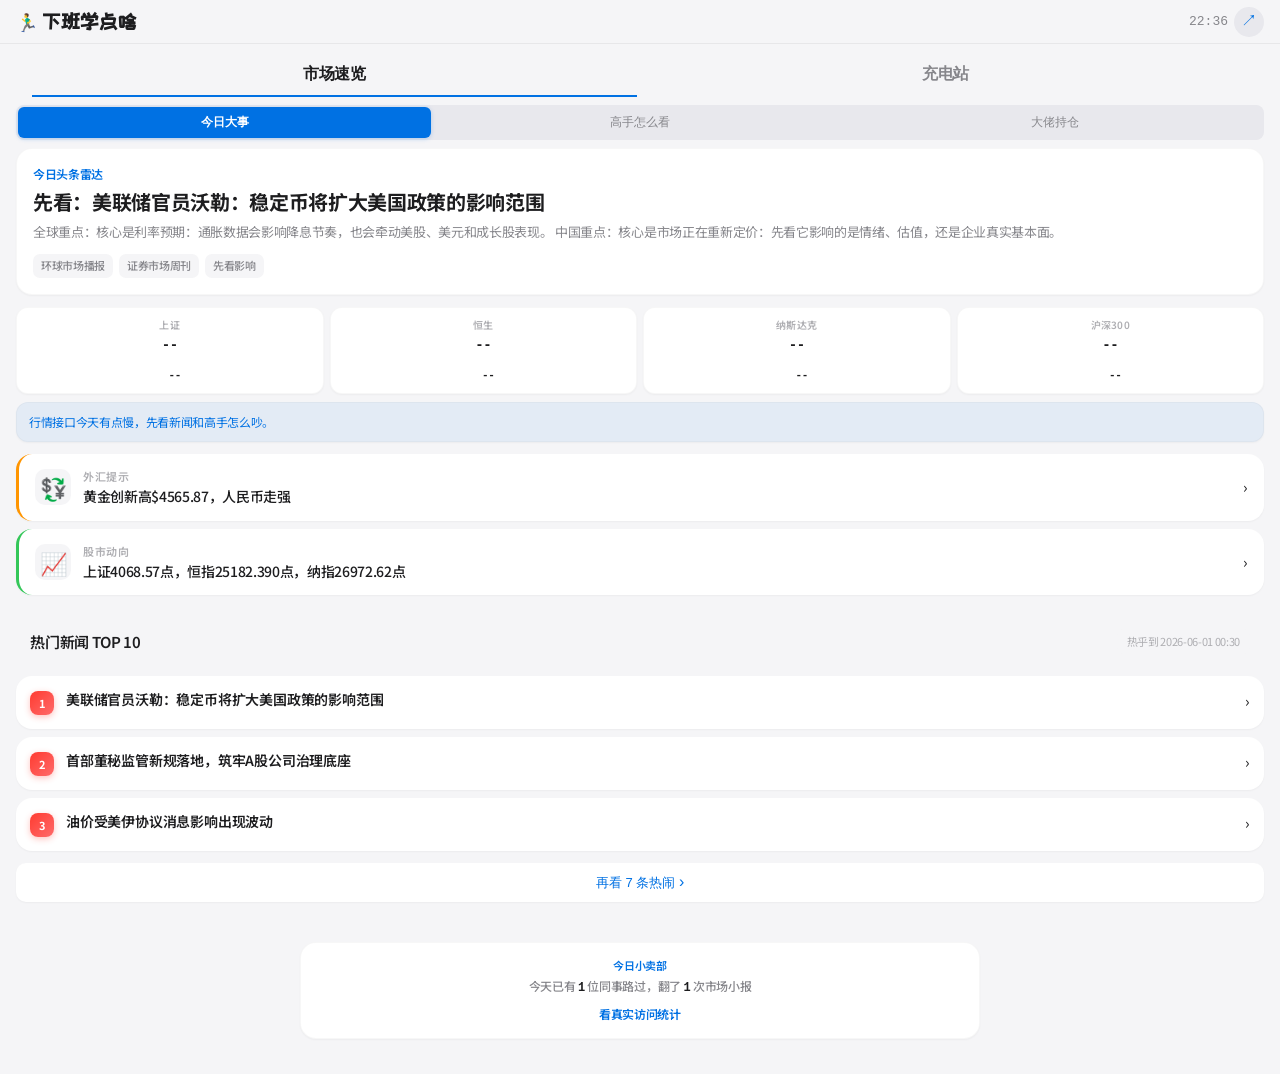
==== commit 4e1783d6: "Refine trader-style news ranking" ====
--- a/index.html
+++ b/index.html
@@ -116,7 +116,7 @@
 
     <script defer src="https://cloud.umami.is/script.js" data-website-id="51d4b748-14ec-4708-a003-04ae51b47e83"></script>
     <script src="daily-data.js?v=18"></script>
-    <script src="news-loader.js?v=20"></script>
+    <script src="news-loader.js?v=21"></script>
     <script src="course-data.js?v=17"></script>
     <script src="course-series-data.js?v=18"></script>
     <script src="share.js?v=18"></script>
@@ -124,7 +124,7 @@
     <script src="holdings-render.js?v=18"></script>
     <script src="course-app.js?v=18"></script>
     <script src="course-center-app.js?v=20"></script>
-    <script src="app.js?v=21"></script>
+    <script src="app.js?v=22"></script>
     <script async src="https://busuanzi.ibruce.info/busuanzi/2.3/busuanzi.pure.mini.js"></script>
     <script>
       (function(){
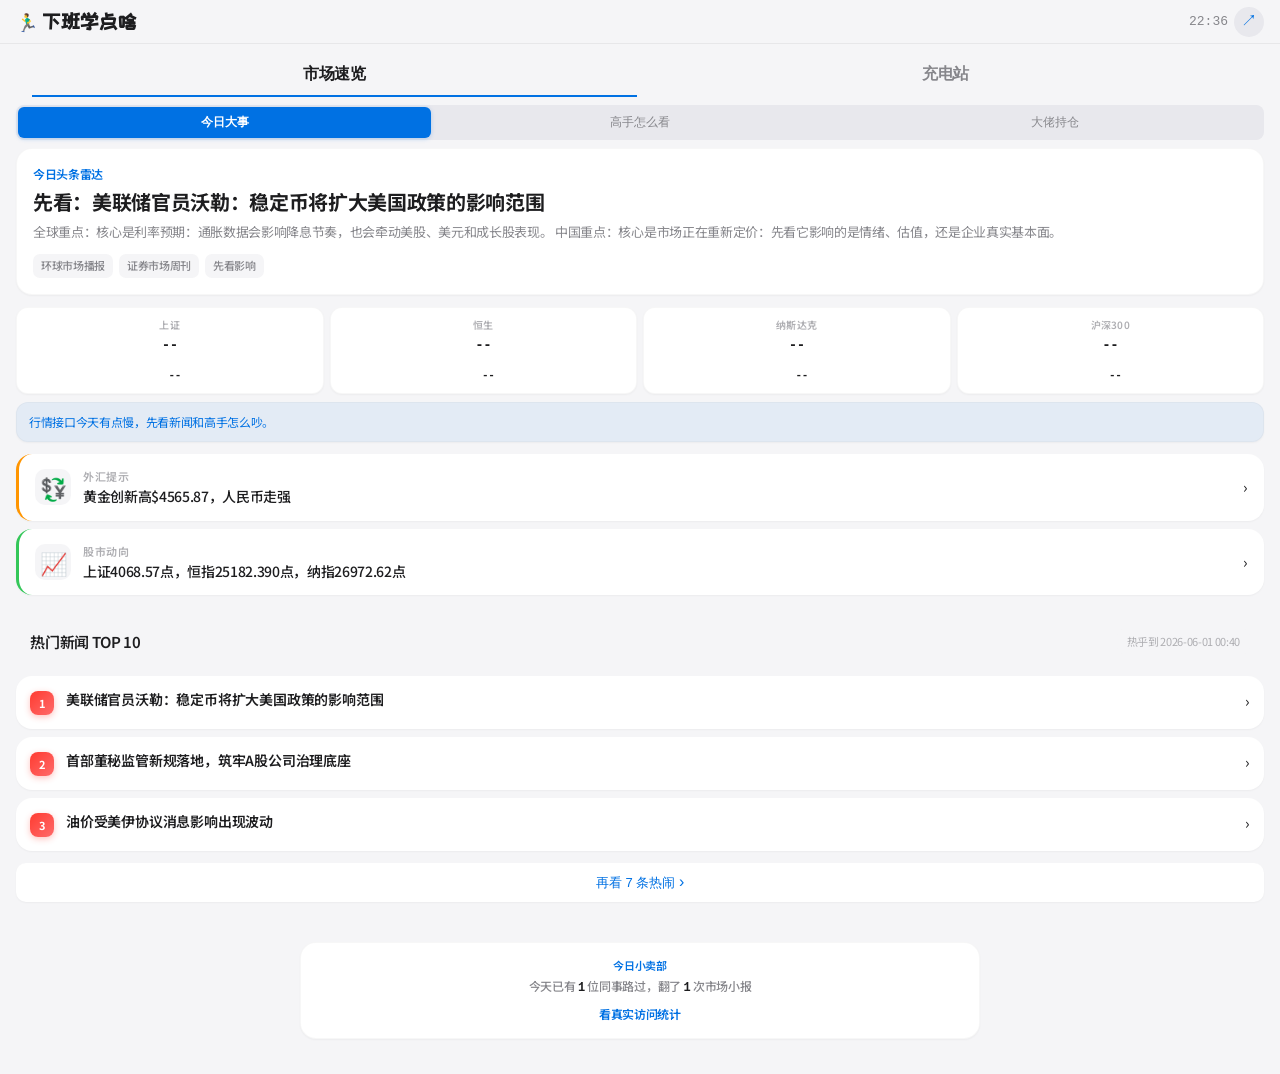
==== commit ae711063: "Improve expert market mood panel" ====
--- a/index.html
+++ b/index.html
@@ -115,7 +115,7 @@
     </div>
 
     <script defer src="https://cloud.umami.is/script.js" data-website-id="51d4b748-14ec-4708-a003-04ae51b47e83"></script>
-    <script src="daily-data.js?v=18"></script>
+    <script src="daily-data.js?v=19"></script>
     <script src="news-loader.js?v=21"></script>
     <script src="course-data.js?v=17"></script>
     <script src="course-series-data.js?v=18"></script>
--- a/style.css
+++ b/style.css
@@ -1703,6 +1703,28 @@
     color: var(--text-body);
 }
 
+.a-trader-lens {
+    display: grid;
+    gap: 8px;
+    margin-top: 12px;
+}
+
+.a-trader-line {
+    padding: 9px 10px;
+    border-radius: 10px;
+    background: var(--bg);
+    font-size: 12px;
+    line-height: 1.5;
+    color: var(--text2);
+}
+
+.a-trader-label {
+    display: inline-flex;
+    margin-right: 6px;
+    color: var(--text);
+    font-weight: 700;
+}
+
 .a-quick-note {
     margin-top: 10px;
     padding: 8px 10px;
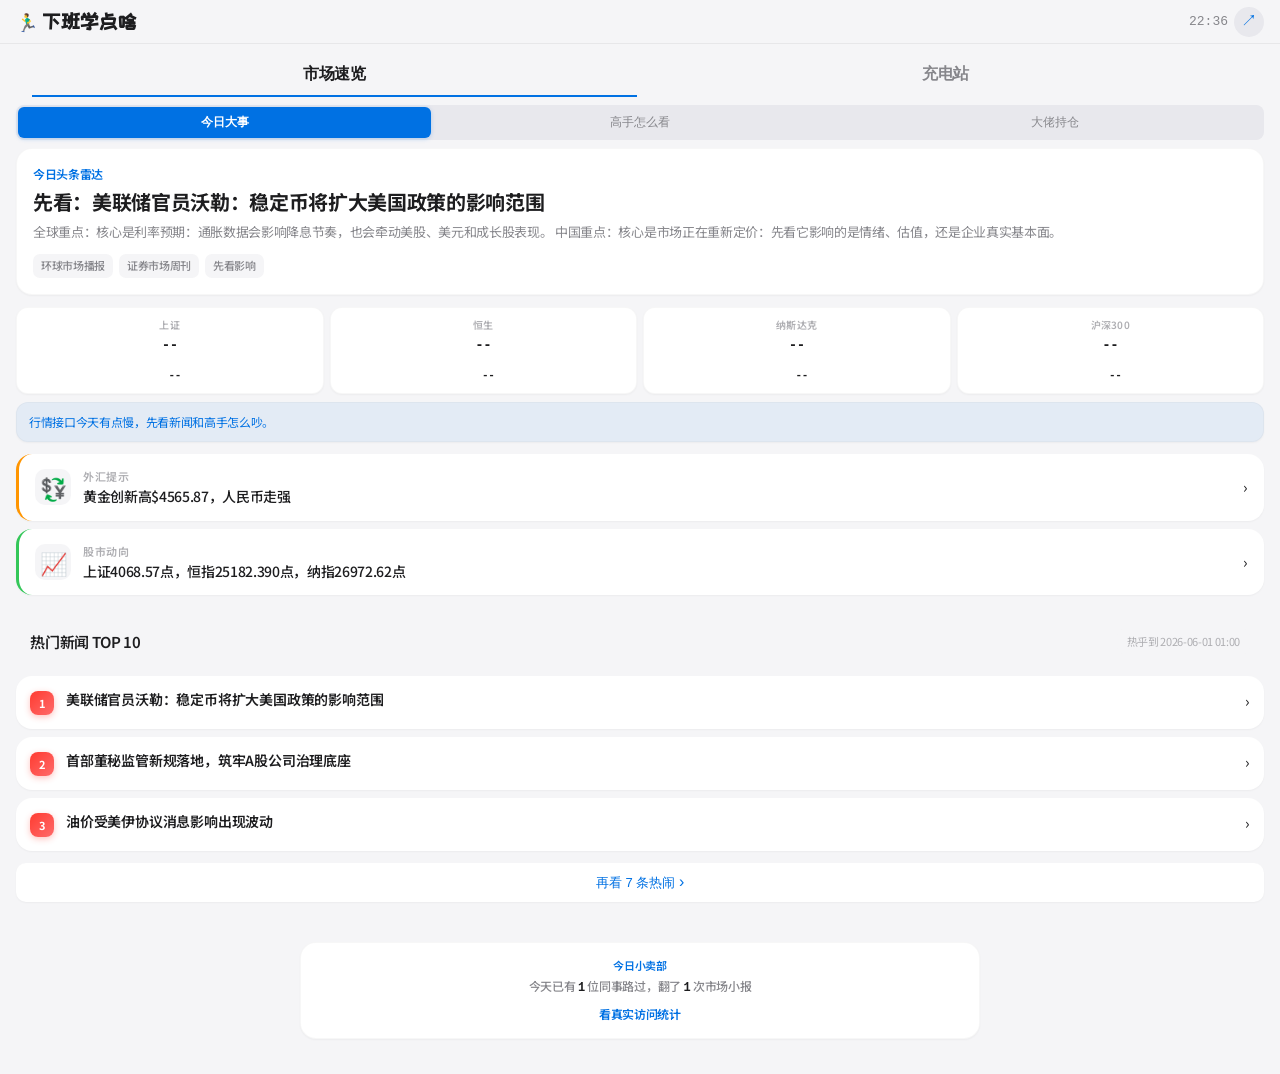
==== commit 3b74fe6a: "Update weekly radar with forward-looking events" ====
--- a/index.html
+++ b/index.html
@@ -115,7 +115,7 @@
     </div>
 
     <script defer src="https://cloud.umami.is/script.js" data-website-id="51d4b748-14ec-4708-a003-04ae51b47e83"></script>
-    <script src="daily-data.js?v=19"></script>
+    <script src="daily-data.js?v=20"></script>
     <script src="news-loader.js?v=21"></script>
     <script src="course-data.js?v=17"></script>
     <script src="course-series-data.js?v=18"></script>
--- a/style.css
+++ b/style.css
@@ -1682,6 +1682,21 @@
     box-shadow: var(--shadow-sm);
 }
 
+.a-quick-head {
+    display: flex;
+    justify-content: space-between;
+    gap: 12px;
+    cursor: pointer;
+}
+
+.a-quick-arrow {
+    flex-shrink: 0;
+    color: var(--text3);
+    font-size: 22px;
+    line-height: 1;
+    transition: transform 0.2s var(--ease);
+}
+
 .a-quick-kicker {
     font-size: 12px;
     font-weight: 600;
@@ -1701,6 +1716,20 @@
     font-size: 13px;
     line-height: 1.6;
     color: var(--text-body);
+}
+
+.a-quick-preview {
+    margin-top: 8px;
+    font-size: 12px;
+    line-height: 1.45;
+    color: var(--text2);
+}
+
+.a-quick-detail {
+    display: none;
+    margin-top: 12px;
+    padding-top: 12px;
+    border-top: 0.5px solid var(--border);
 }
 
 .a-trader-lens {
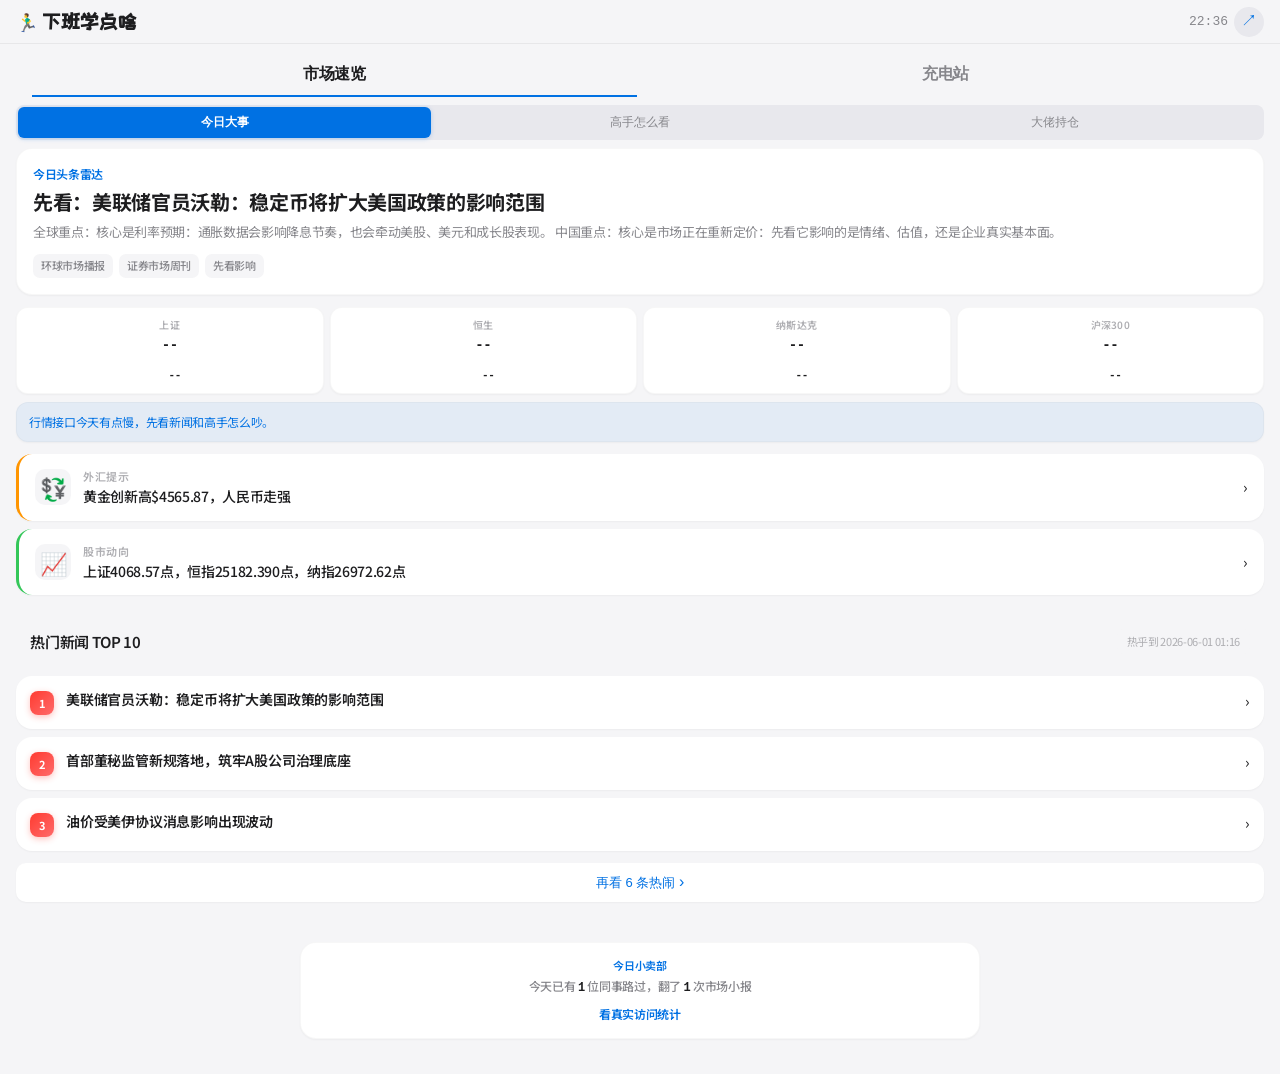
==== commit b33a319c: "Add trade pool intelligence panel" ====
--- a/index.html
+++ b/index.html
@@ -115,7 +115,7 @@
     </div>
 
     <script defer src="https://cloud.umami.is/script.js" data-website-id="51d4b748-14ec-4708-a003-04ae51b47e83"></script>
-    <script src="daily-data.js?v=20"></script>
+    <script src="daily-data.js?v=21"></script>
     <script src="news-loader.js?v=21"></script>
     <script src="course-data.js?v=17"></script>
     <script src="course-series-data.js?v=18"></script>
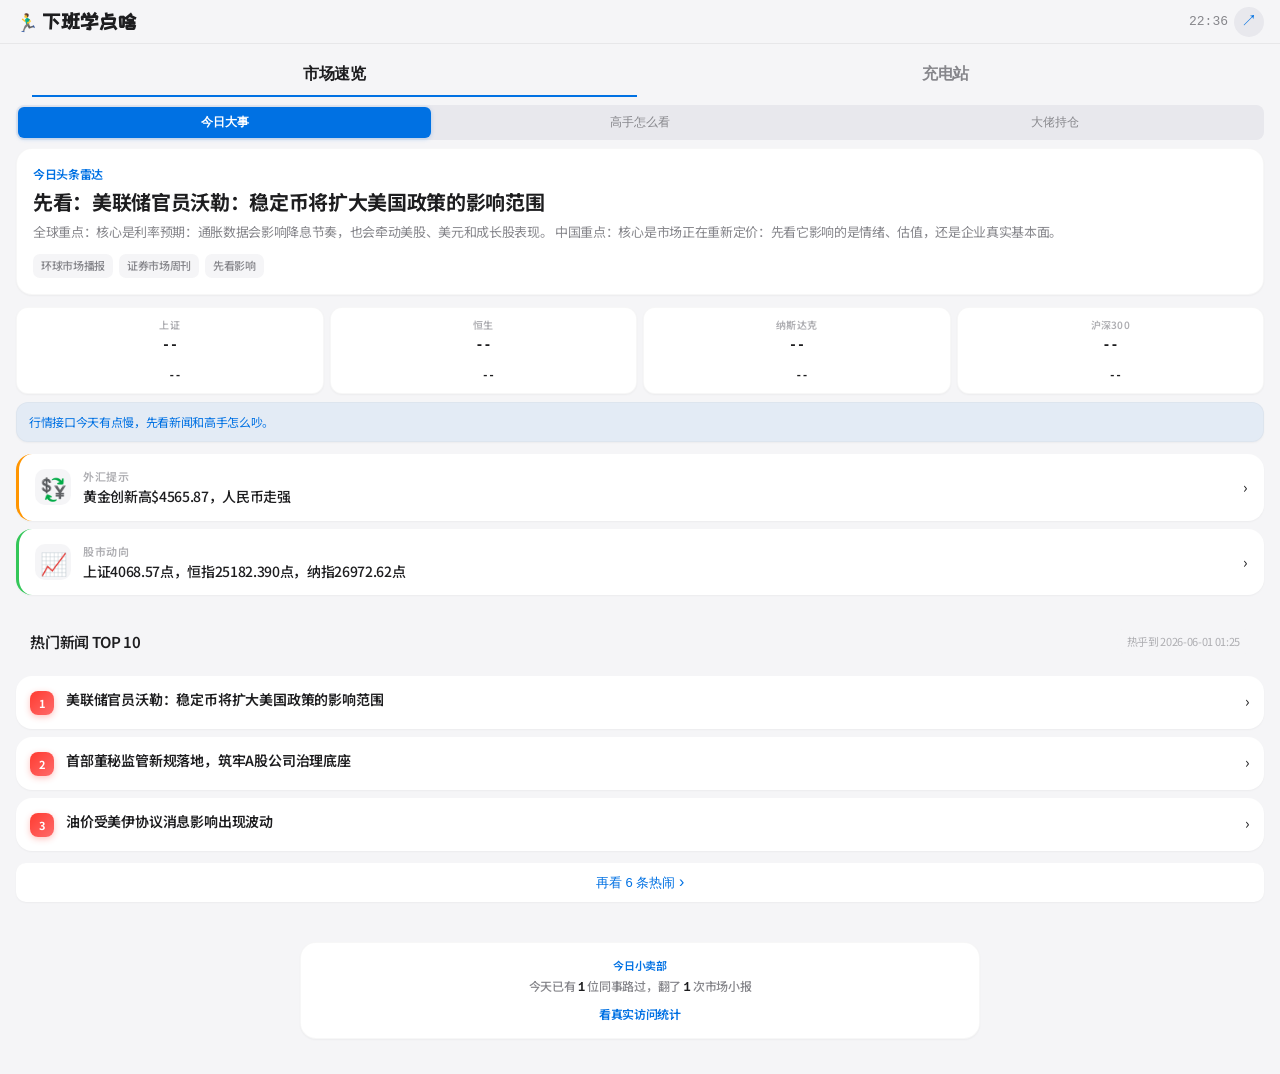
==== commit 649c363a: "Add trade pool reference tickers" ====
--- a/index.html
+++ b/index.html
@@ -115,7 +115,7 @@
     </div>
 
     <script defer src="https://cloud.umami.is/script.js" data-website-id="51d4b748-14ec-4708-a003-04ae51b47e83"></script>
-    <script src="daily-data.js?v=21"></script>
+    <script src="daily-data.js?v=22"></script>
     <script src="news-loader.js?v=21"></script>
     <script src="course-data.js?v=17"></script>
     <script src="course-series-data.js?v=18"></script>
--- a/style.css
+++ b/style.css
@@ -2408,6 +2408,43 @@
     font-size: 11px;
 }
 
+.a-target-list {
+    display: flex;
+    flex-wrap: wrap;
+    gap: 6px;
+    margin: 8px 0;
+}
+
+.a-target-list span,
+.a-target-list b {
+    padding: 4px 7px;
+    border-radius: 7px;
+    font-size: 11px;
+    line-height: 1.25;
+}
+
+.a-target-list span {
+    color: var(--text3);
+    background: var(--card);
+    font-weight: 500;
+}
+
+.a-target-list b {
+    color: var(--primary);
+    background: rgba(0, 113, 227, 0.08);
+    font-weight: 600;
+}
+
+.a-flow-disclaimer {
+    margin-top: 10px;
+    padding: 9px 10px;
+    border-radius: 9px;
+    background: var(--bg);
+    color: var(--text2);
+    font-size: 11px;
+    line-height: 1.55;
+}
+
 /* ===== 板块轮动详细注解 ===== */
 .a-sector-item {
     padding: 8px 0;
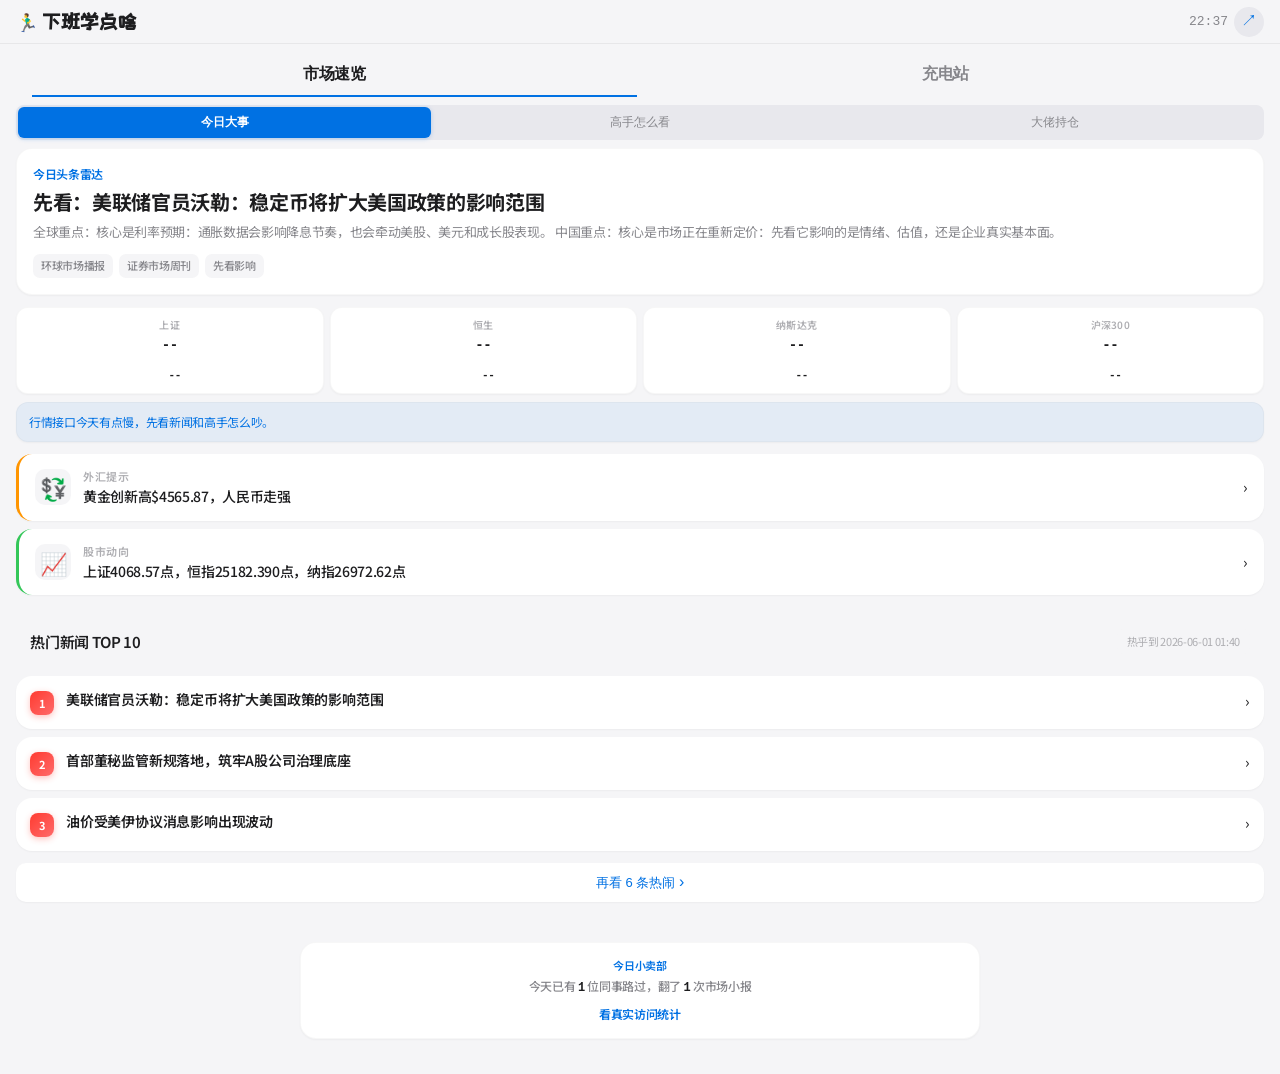
==== commit 6962cde4: "Upgrade trade pool automation" ====
--- a/index.html
+++ b/index.html
@@ -115,7 +115,7 @@
     </div>
 
     <script defer src="https://cloud.umami.is/script.js" data-website-id="51d4b748-14ec-4708-a003-04ae51b47e83"></script>
-    <script src="daily-data.js?v=22"></script>
+    <script src="daily-data.js?v=26"></script>
     <script src="news-loader.js?v=21"></script>
     <script src="course-data.js?v=17"></script>
     <script src="course-series-data.js?v=18"></script>
--- a/style.css
+++ b/style.css
@@ -2435,6 +2435,13 @@
     font-weight: 600;
 }
 
+.a-target-list em {
+    margin-left: 3px;
+    color: var(--text3);
+    font-style: normal;
+    font-weight: 600;
+}
+
 .a-flow-disclaimer {
     margin-top: 10px;
     padding: 9px 10px;
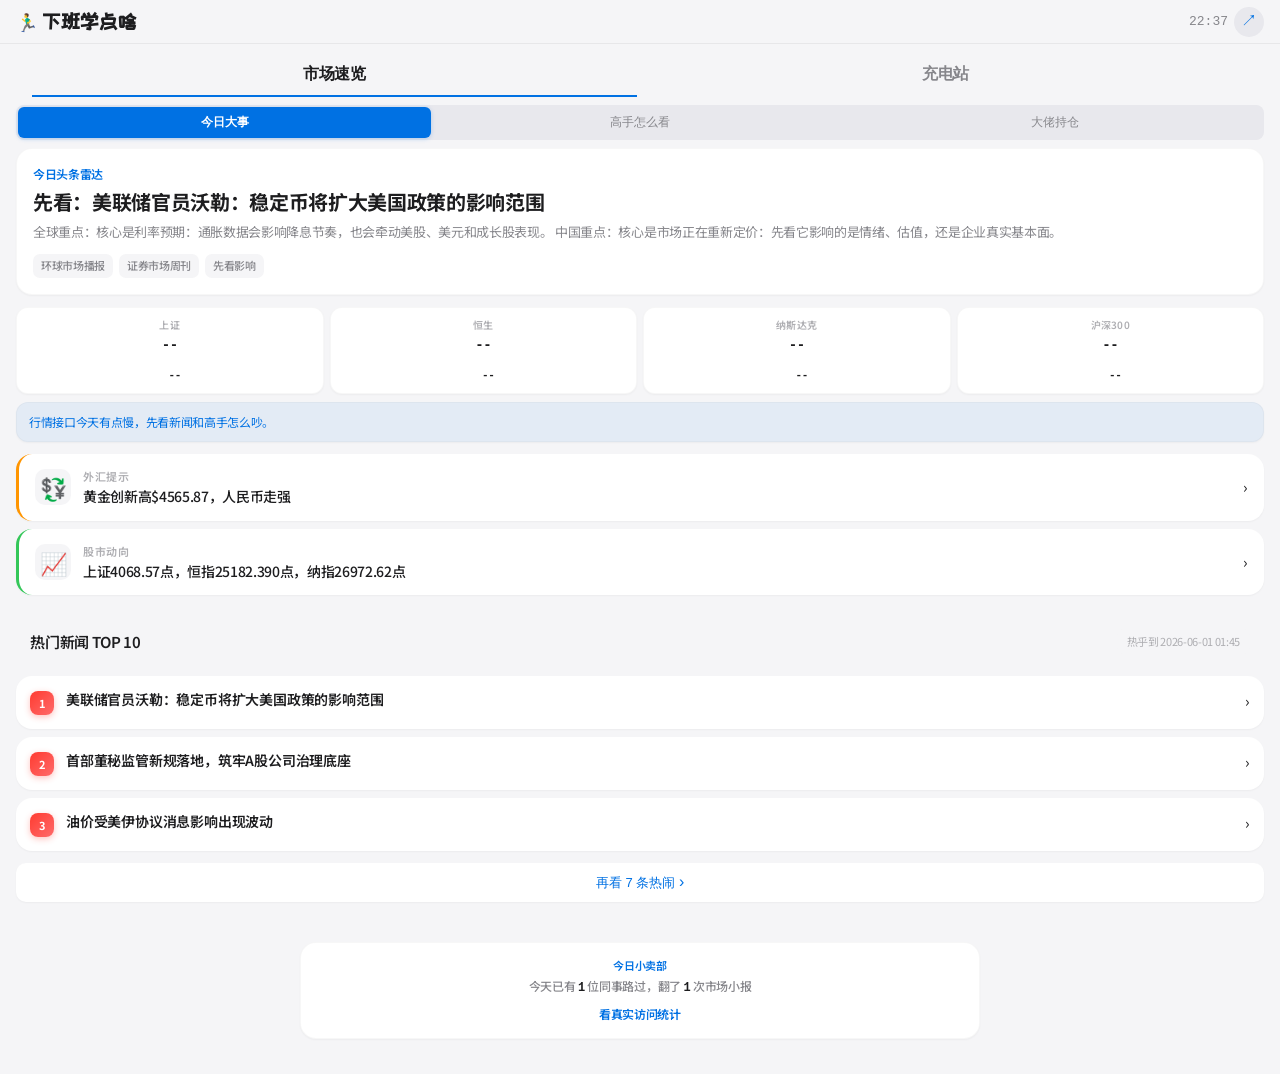
==== commit ac344e0e: "Make trade pool cards compact" ====
--- a/index.html
+++ b/index.html
@@ -115,7 +115,7 @@
     </div>
 
     <script defer src="https://cloud.umami.is/script.js" data-website-id="51d4b748-14ec-4708-a003-04ae51b47e83"></script>
-    <script src="daily-data.js?v=26"></script>
+    <script src="daily-data.js?v=27"></script>
     <script src="news-loader.js?v=21"></script>
     <script src="course-data.js?v=17"></script>
     <script src="course-series-data.js?v=18"></script>
--- a/style.css
+++ b/style.css
@@ -2376,10 +2376,37 @@
     border-bottom: none;
 }
 .a-flow-main {
-    display: flex;
-    align-items: center;
-    gap: 12px;
+    display: grid;
+    gap: 6px;
     cursor: pointer;
+}
+
+.trade-card {
+    padding: 10px 0;
+}
+
+.trade-card-top {
+    display: flex;
+    align-items: center;
+    justify-content: space-between;
+    gap: 8px;
+}
+
+.trade-card-preview {
+    display: flex;
+    flex-wrap: wrap;
+    gap: 6px;
+    align-items: center;
+}
+
+.trade-card-preview > span {
+    padding: 4px 7px;
+    border-radius: 7px;
+    background: var(--bg);
+    color: var(--text2);
+    font-size: 11px;
+    font-weight: 600;
+    line-height: 1.25;
 }
 .a-flow-detail {
     display: none;
